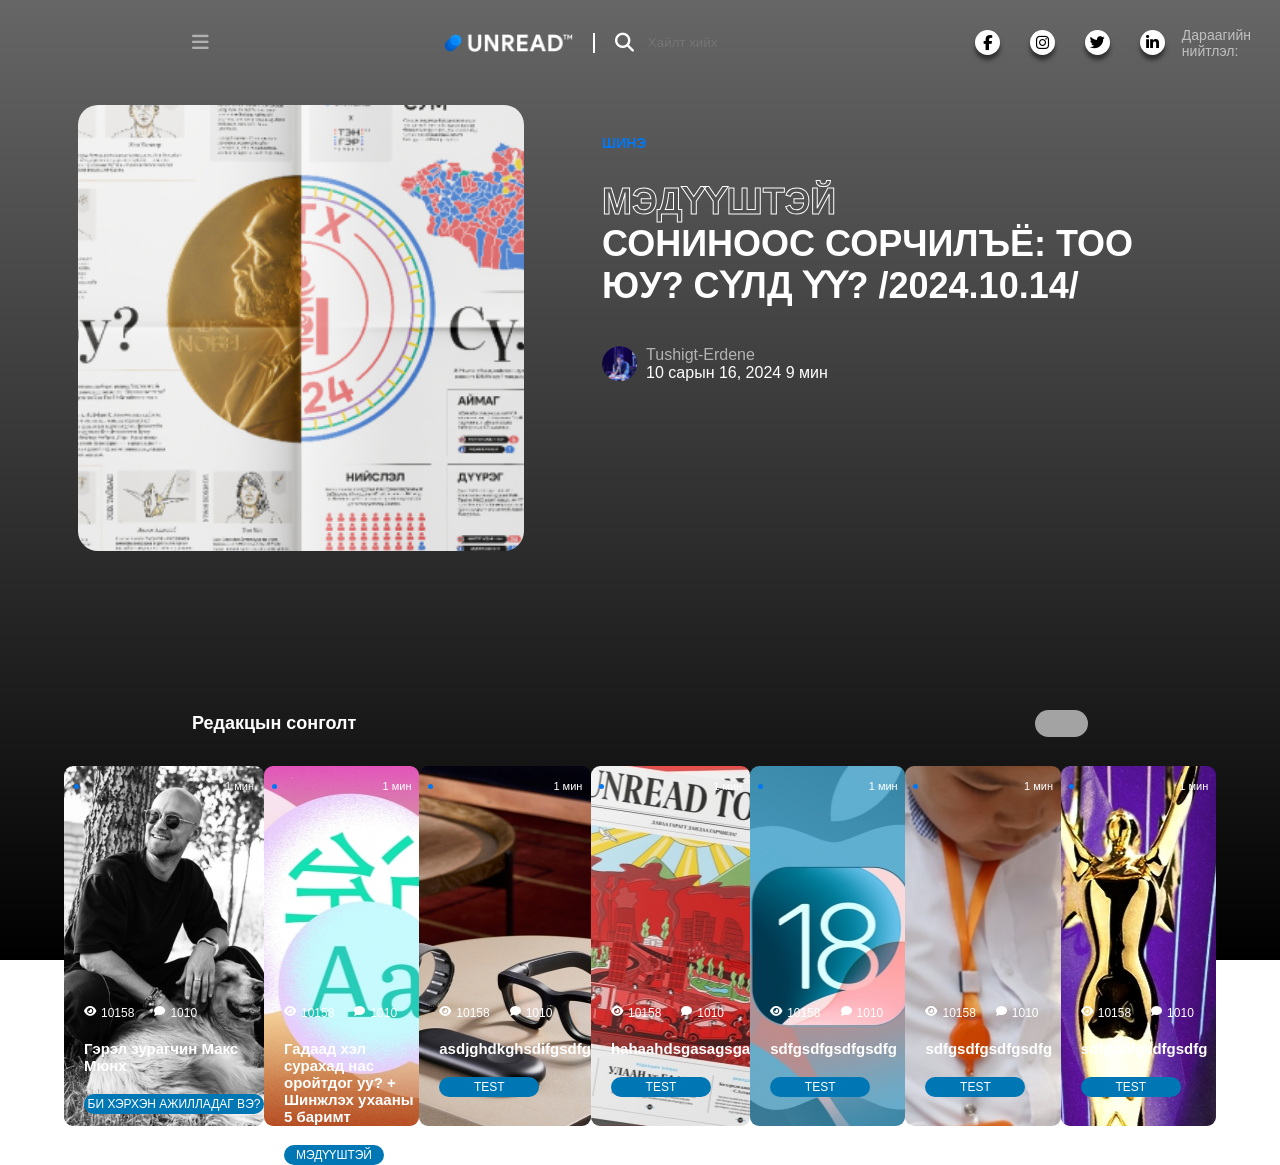
==== index.html @ c9913eb1 "new unread" ====
<!DOCTYPE html>
<html lang="en">
  <head>
    <meta charset="UTF-8" />
    <meta name="viewport" content="width=device-width, initial-scale=1.0" />
    <title>unread</title>
    <link rel="stylesheet" href="style.css" />
    <link
      rel="stylesheet"
      href="https://cdnjs.cloudflare.com/ajax/libs/font-awesome/6.6.0/css/all.min.css"
      integrity="sha512-Kc323vGBEqzTmouAECnVceyQqyqdsSiqLQISBL29aUW4U/M7pSPA/gEUZQqv1cwx4OnYxTxve5UMg5GT6L4JJg=="
      crossorigin="anonymous"
      referrerpolicy="no-referrer"
    />
  </head>
  <body>
    <main>
      <section class="hero">
        <header>
          <i class="fa-solid fa-bars"></i>
          <div class="HEADD">
            <div class="headr">
              <img class="zurag" src="logo2.png">
              <div class="divider"></div>
              <div class="search"><i class="fa-solid fa-magnifying-glass"></i>
              <input class="search-input" type="search" placeholder="Хайлт хийх" >
              </div>
            </div>
            <div class="headl">
              <p>Дараагийн нийтлэл:</p>
              <h4>TEACHWORM</h4>
              <div class="lbox">
                <p>Өнөөдөр орно</p>
                <div class="dot"></div>
              </div>
            </div>
          </div>
          <div class="icons">
            <div><a href="#"><i class="fa-brands fa-facebook-f"></i></i></a></div>
            <div><a href="#"><i class="fa-brands fa-instagram"></i></a></div>
            <div><a href="#"><i class="fa-brands fa-twitter"></i></a></div>
            <div><a href="#"><i class="fa-brands fa-linkedin-in"></i></a></div>
          </div>
        </header>
        <div class="hero-content">
          <div class="left"></div>
          <div class="right">
            <h5>ШИНЭ</h5>
            <h1>МЭДҮҮШТЭЙ</h1>
            <h2>Сониноос сорчилъё: тоо <br />юу? сүлд үү? /2024.10.14/</h2>
            <div class="pros">
              <div class="pro"></div>
              <div class="ners"><p class="ner">Tushigt-Erdene</p><p class="onsar">10 сарын 16, 2024 9 мин</p></div>
            </div>
          </div>
        </div>
      </section>
      <section class="javas">
        <div class="divide"><p>Редакцын сонголт</p><div class="little"></div></div>
        <div class="packcards">
          <div class="first">
            <div class="dots"><div class="dotm"></div><p>1 мин</p></div>
            <div class="views">
              <div class="lgo"><i class="fa-solid fa-eye"></i><p>10158</p><i class="fa-solid fa-comment"></i><p>1010</p></div>
              <div><h5>Гэрэл зурагчин Макс Мюнх</h5></div>
              <div class="blue1">Би хэрхэн ажилладаг вэ?</div>
              </div>
          </div>
          <div class="second">
            <div class="dots"><div class="dotm"></div><p>1 мин</p></div>
            <div class="views">
              <div class="lgo"><i class="fa-solid fa-eye"></i><p>10158</p><i class="fa-solid fa-comment"></i><p>1010</p></div>
              <div><h5>Гадаад хэл сурахад нас оройтдог уу? + Шинжлэх ухааны 5 баримт</h5></div>
              <div class="blue">Мэдүүштэй</div>
              </div>
          </div>
          <div class="third">
            <div class="dots"><div class="dotm"></div><p>1 мин</p></div>
            <div class="views">
              <div class="lgo"><i class="fa-solid fa-eye"></i><p>10158</p><i class="fa-solid fa-comment"></i><p>1010</p></div>
              <div><h5>asdjghdkghsdifgsdfg</h5></div>
              <div class="blue">test</div>
              </div>
          </div>
          <div class="fourth">
            <div class="dots"><div class="dotm"></div><p>1 мин</p></div>
            <div class="views">
              <div class="lgo"><i class="fa-solid fa-eye"></i><p>10158</p><i class="fa-solid fa-comment"></i><p>1010</p></div>
              <div><h5>hahaahdsgasagsga</h5></div>
              <div class="blue">test</div>
              </div>
          </div>
          <div class="fifth">
            <div class="dots"><div class="dotm"></div><p>1 мин</p></div>
            <div class="views">
              <div class="lgo"><i class="fa-solid fa-eye"></i><p>10158</p><i class="fa-solid fa-comment"></i><p>1010</p></div>
              <div><h5>sdfgsdfgsdfgsdfg</h5></div>
              <div class="blue">test</div>
              </div>
          </div>
          <div class="sixth">
            <div class="dots"><div class="dotm"></div><p>1 мин</p></div>
            <div class="views">
              <div class="lgo"><i class="fa-solid fa-eye"></i><p>10158</p><i class="fa-solid fa-comment"></i><p>1010</p></div>
              <div><h5>sdfgsdfgsdfgsdfg</h5></div>
              <div class="blue">test</div>
              </div>
          </div>
          <div class="seventh">
            <div class="dots"><div class="dotm"></div><p>1 мин</p></div>
            <div class="views">
              <div class="lgo"><i class="fa-solid fa-eye"></i><p>10158</p><i class="fa-solid fa-comment"></i><p>1010</p></div>
              <div><h5>sdfgsdfgsdfgsdfg</h5></div>
              <div class="blue">test</div>
              </div>
          </div>
      </div>
      </section>
    </main>
  </body>
</html>
---- style.css ----
* {
  margin: 0;
  padding: 0;
  font-family: "SF display", sans-serif;
}
header {
  width: 85vw;
  height: 85px;
  margin-bottom: 20px;
  margin-left: auto;
  margin-right: 0;
  display: flex;
  align-items: center;
}
.zurag {
  height: 18px;
}
.divider {
  height: 18px;
  width: 0px;
  border: 0.5px solid #ffffff;
  background-position: end;
}
.hero {
  background: linear-gradient(rgb(0, 0, 0, 0.6), rgb(0, 0, 0)),
    url("https://unread.today/files/007afc64-288a-4208-b9d7-3eda84011c1d/1451f11e03da76480966b636a622119a.jpg");
  background-size: 100%;
  height: 960px;
  margin-bottom: 121px;
}
.hero-content {
  width: 1200px;
  margin-left: auto;
  margin-right: auto;
  display: flex;
  justify-content: space-between;
  gap: 40px;
  justify-content: space-evenly;
}
.hero-content div {
  width: 50%;
}
.left {
  background-image: url("sonin.png");
  height: 446.4px;
  max-width: 446.4px;
  border-radius: 20px;
  background-size: 150%;
  background-position: center;
  transition: all 2s ease;
  cursor: pointer;
}
.left:hover {
  background-size: 170%;
}
.hero-content h1 {
  -webkit-text-stroke: 1px white;
  color: transparent;
}
.hero-content h2 {
  text-transform: uppercase;
  color: #ffffff;
  height: 43px;
}
header i {
  font-size: 19px;
}
i {
  font-size: 19px;
}
.HEADD {
  display: flex;
  align-items: center;
  gap: 365px;
}
.headr {
  display: flex;
  justify-content: center;
  align-items: center;
  gap: 20px;
  color: #ffffff;
  margin-left: 135px;
}
.headl {
  display: flex;
  align-items: center;
  gap: 10px;
}
.headl p {
  color: rgb(255, 255, 255, 0.6);
  font-size: 14px;
}
.headl h4 {
  color: #ffffff;
  font-size: 14px;
}
.headr h2 {
  font-weight: 400;
}
.headr p {
  color: gray;
  font-size: 12px;
}
.search {
  width: max-content;
  display: flex;
  align-items: center;
}
.search-input {
  outline: none;
  border: none;
  color: #ffffff;
  background: transparent;
  margin-left: 14px;
}
.lbox {
  height: 40px;
  width: 142px;
  background-color: rgba(255, 255, 255, 0.5);
  border-radius: 30px;
  display: flex;
  justify-content: center;
  align-items: center;
  gap: 10px;
}
.lbox p {
  font-size: 13px;
}
.dot {
  background-color: #0078f6;
  border-radius: 50%;
  height: 5px;
  width: 5px;
  animation: blink 2s linear infinite;
}
@keyframes blink {
  25% {
    opacity: 0.5;
  }
  50% {
    opacity: 0;
  }
  75% {
    opacity: 0.5;
  }
}
.icons div {
  margin: 0 15px;
}
.hero-content div h5 {
  color: #0078f6;
  font-size: 14px;
  margin-top: 30px;
  margin-bottom: 30px;
}
.hero-content div h5 {
  animation: blink 2s linear infinite;
}

.fa-bars {
  color: rgba(255, 255, 255, 0.5);
  margin-right: 100px;
}
.icons i {
  font-size: 15px;
  color: #000;
  transition: 0.6s;
}
.icons i:hover {
  color: #fff;
}
.icons a {
  position: relative;
  display: flex;
  width: 25px;
  height: 25px;
  border-radius: 50px;
  background-color: #fff;
  align-items: center;
  justify-content: center;
  box-shadow: 0 5px 4px rgba(0, 0, 0, 0.5);
  text-decoration: none;
}
.icons {
  display: flex;
  position: absolute;
  top: 30px;
  right: 100px;
  margin: 0;
  padding: 0;
}
.icons div:nth-child(1) a:hover {
  background-color: #3b5999;
}
.icons div:nth-child(2) a:hover {
  background-color: #e4405f;
}
.icons div:nth-child(3) a:hover {
  background-color: #55acee;
}
.icons div:nth-child(4) a:hover {
  background-color: #0077b5;
}
.right h1 {
  font-size: 36px;
}
.right h2 {
  font-size: 36px;
}
.pro {
  height: 36px;
  max-width: 36px;
  border-radius: 50px;
  background-image: url("duguizurag.png");
  background-size: 100%;
}
.pros {
  display: flex;
  align-items: center;
  margin-top: 80px;
  min-width: 500px;
  gap: 8px;
}
.ner {
  color: rgb(255, 255, 255, 0.6);
}
.onsar {
  color: #ffffff;
}
.divide {
  height: 85px;
  margin-top: -400px;
  display: flex;
  width: 70vw;
  margin-left: auto;
  margin-right: auto;
  align-items: center;
  justify-content: space-between;
}
.divide p {
  color: #ffffff;
  font-size: 18px;
  font-weight: bold;
}
.little {
  width: 52.6px;
  height: 27px;
  border-radius: 25px;
  background-color: rgb(255, 255, 255, 0.6);
}
.first {
  width: 244px;
  height: 360px;
  background-image: url("zaluu.png");
  border-radius: 9px;
  background-position: center;
}
.second {
  width: 244px;
  min-height: 360px;
  background-image: url("Aahoyrhun.png");
  background-position: center;
  border-radius: 9px;
}
.third {
  width: 244px;
  height: 360px;
  background-image: url(shil.jpeg);
  background-position: center;
  border-radius: 9px;
}
.fourth {
  width: 244px;
  height: 360px;
  background-image: url(sonin2.jpeg);
  background-position: center;
  border-radius: 9px;
}
.fifth {
  width: 244px;
  height: 360px;
  background-image: url(18.jpeg);
  background-position: center;
  border-radius: 9px;
}

.sixth {
  width: 244px;
  height: 360px;
  background-image: url(huuhed.jpg);
  background-position: center;
  border-radius: 9px;
}

.seventh {
  width: 244px;
  height: 360px;
  background-image: url(humuuus.jpg);
  background-position: center;
  border-radius: 9px;
}

.dots {
  box-sizing: border-box;
  width: 90%;
  height: 40px;
  margin-left: auto;
  margin-right: auto;
  display: flex;
  align-items: center;
  justify-content: space-between;
}
.dotm {
  background-color: #0078f6;
  border-radius: 50%;
  height: 5px;
  width: 5px;
}
.dots p {
  color: #ffffff;
  font-size: 11px;
}
.views {
  display: flex;
  flex-direction: column;
  margin-top: 200px;
  height: 100px;
  gap: 20px;
}
.views i {
  font-size: 11px;
  color: #ffffff;
  margin-left: 20px;
}
.views p {
  font-size: 12px;
  color: #ffffff;
  margin-left: 5px;
}
.views h5 {
  color: #ffffff;
  margin-left: 20px;
  font-size: 15px;
}
.lgo {
  display: flex;
}
.blue {
  color: #ffffff;
  background-color: #0077b5;
  width: 100px;
  border-radius: 15px;
  display: flex;
  justify-content: center;
  align-items: center;
  margin-left: 20px;
  font-size: 12px;
  padding: 3px 0px;
  text-transform: uppercase;
}

.blue1 {
  color: #ffffff;
  background-color: #0077b5;
  width: 180px;
  border-radius: 15px;
  display: flex;
  justify-content: center;
  align-items: center;
  margin-left: 20px;
  font-size: 12px;
  padding: 3px 0px;
  text-transform: uppercase;
}

.packcards {
  display: flex;
  max-width: 90vw;
  margin-left: auto;
  margin-right: auto;
  justify-content: space-evenly;
}

br {
  margin: 0;
}
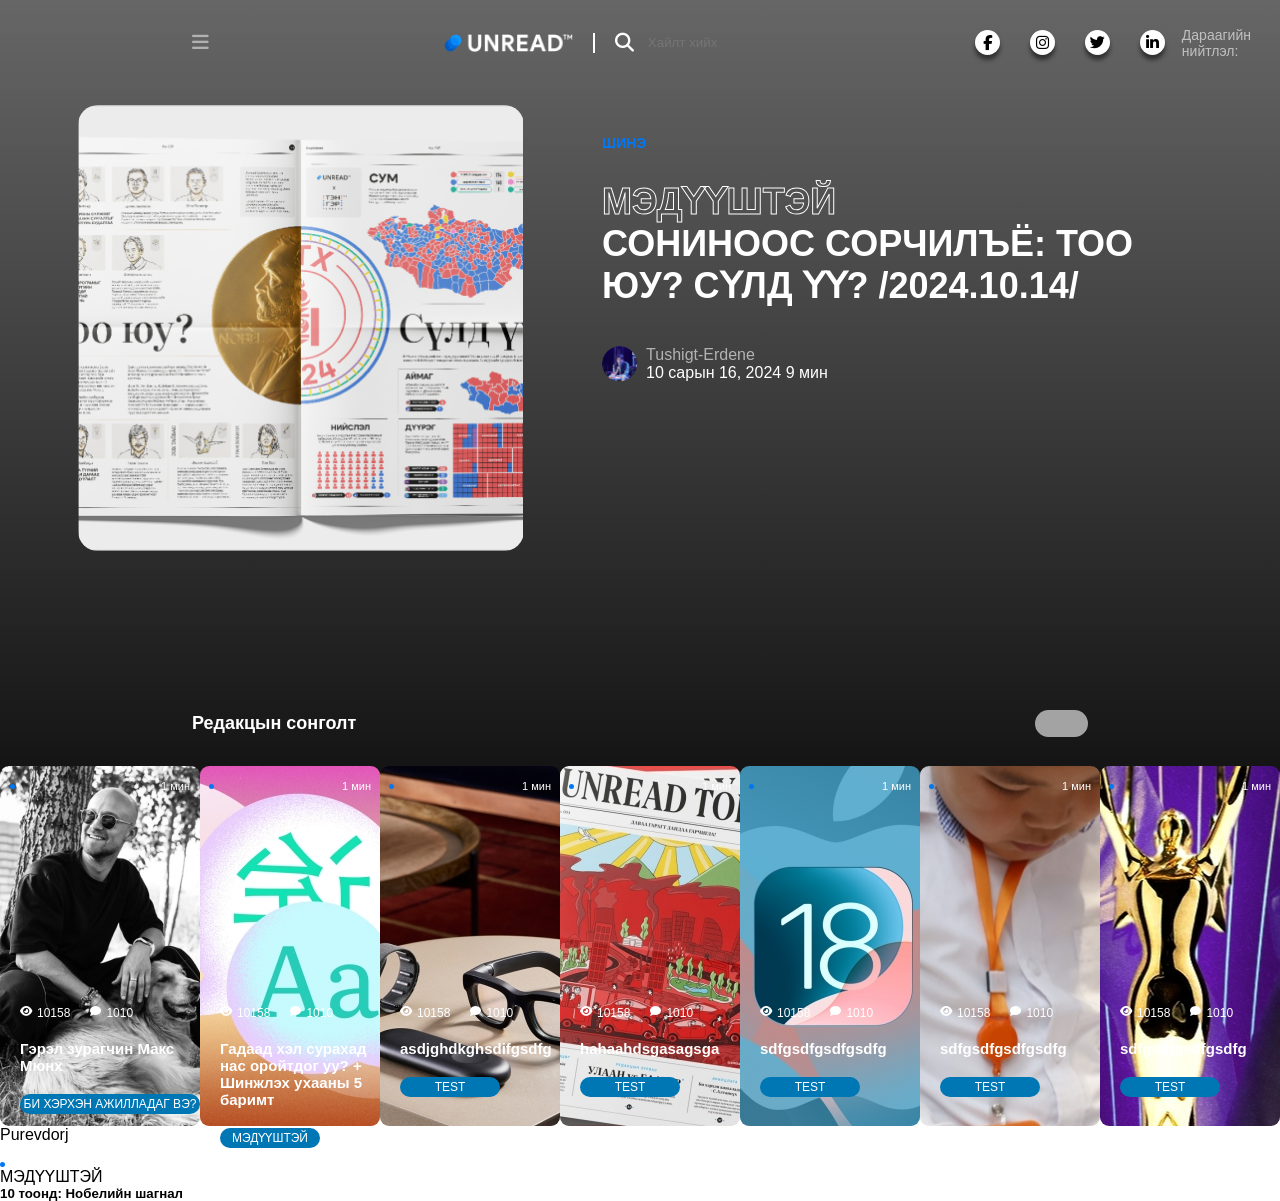
==== commit 19063cec: "update" ====
--- a/index.html
+++ b/index.html
@@ -57,7 +57,7 @@
       </section>
       <section class="javas">
         <div class="divide"><p>Редакцын сонголт</p><div class="little"></div></div>
-        <div class="packcards">
+        <div class="packcards" >
           <div class="first">
             <div class="dots"><div class="dotm"></div><p>1 мин</p></div>
             <div class="views">
@@ -116,6 +116,23 @@
           </div>
       </div>
       </section>
+      <section class="part3">
+        <div class="wholebody">
+          
+<div class="article">
+  <div class="pros1"></div>
+  <div class="pro1"></div>
+  <div class="ners"><p class="ner1">Purevdorj</p><p class="onsar">10 сарын 16, 2024 35 мин</p> </div>
+</div>
+<div class="bigcard">
+<div class="le"><div class="etseg"><div class="tusdaa"><div class="dotm"></div><p>МЭДҮҮШТЭЙ</p></div><h5>10 тоонд: Нобелийн шагнал</h5> </div> 
+</div>
+<div class="ri"></div>
+</div>
+       
+
+       </div>
+      </section>
     </main>
   </body>
 </html>
--- a/style.css
+++ b/style.css
@@ -45,7 +45,7 @@
   height: 446.4px;
   max-width: 446.4px;
   border-radius: 20px;
-  background-size: 150%;
+  background-size: 100%;
   background-position: center;
   transition: all 2s ease;
   cursor: pointer;
@@ -255,6 +255,7 @@
   border-radius: 9px;
   background-position: center;
 }
+
 .second {
   width: 244px;
   min-height: 360px;
@@ -375,12 +376,11 @@
 
 .packcards {
   display: flex;
-  max-width: 90vw;
+  max-width: 1900px;
   margin-left: auto;
   margin-right: auto;
   justify-content: space-evenly;
 }
-
 br {
   margin: 0;
 }
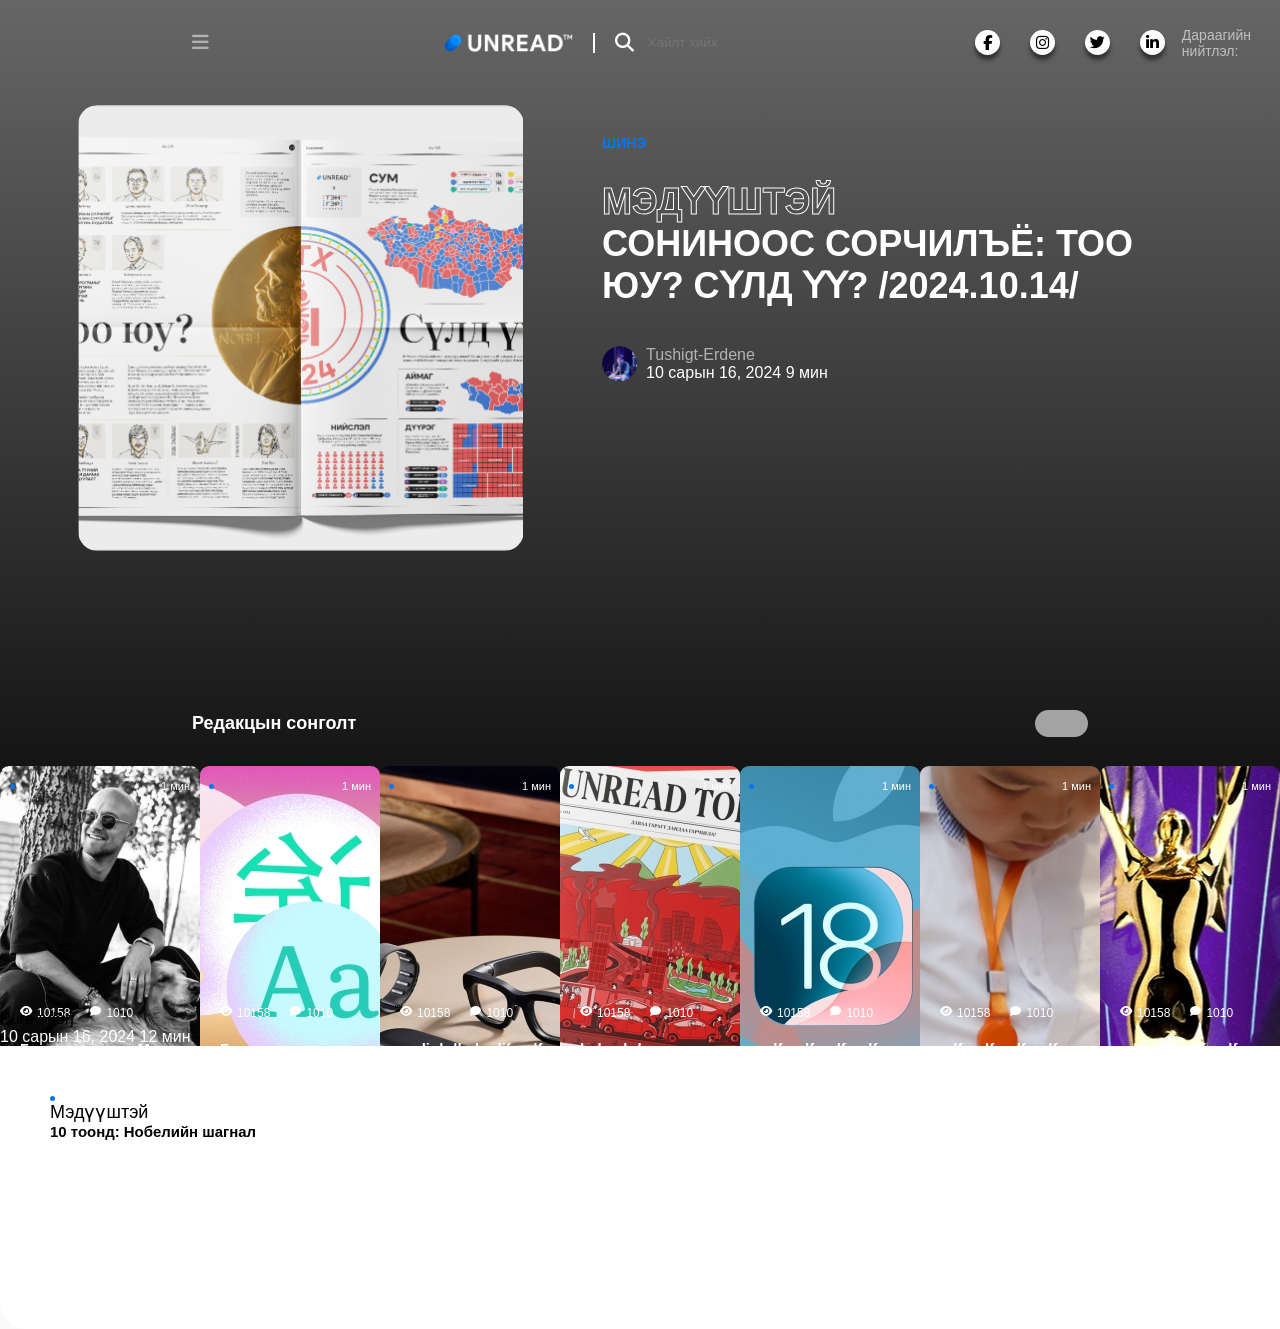
==== commit 5aa5ace8: "zasvar" ====
--- a/index.html
+++ b/index.html
@@ -118,21 +118,17 @@
       </section>
       <section class="part3">
         <div class="wholebody">
-          
-<div class="article">
-  <div class="pros1"></div>
-  <div class="pro1"></div>
-  <div class="ners"><p class="ner1">Purevdorj</p><p class="onsar">10 сарын 16, 2024 35 мин</p> </div>
-</div>
-<div class="bigcard">
-<div class="le"><div class="etseg"><div class="tusdaa"><div class="dotm"></div><p>МЭДҮҮШТЭЙ</p></div><h5>10 тоонд: Нобелийн шагнал</h5> </div> 
-</div>
-<div class="ri"></div>
-</div>
-       
-
-       </div>
+         <div class="article"></div> 
+         <div class="pros1">
+          <div class="pro1"></div>
+          <div class="ners"><p>Purev-dorj <p class="onsar">10 сарын 16, 2024 12 мин</p></div>
+         </div>
+         <div class="bigcard">
+          <div class="le"><div class="etseg"><div class="tusdaa"><div class="dotm"></div><p>Мэдүүштэй</p></div><h5>10 тоонд: Нобелийн шагнал </h5> </div>  </div>
+         </div>
+         <div class="ri"></div>
+        </div>
       </section>
     </main>
   </body>
-</html>+  </html>
--- a/style.css
+++ b/style.css
@@ -381,6 +381,33 @@
   margin-right: auto;
   justify-content: space-evenly;
 }
-br {
-  margin: 0;
-}
+.bigcard {
+  width: 100%;
+  height: 183px;
+  font-size: 18px;
+  border-radius: 0 27px 27px 27px;
+  padding: 50px 50px 50px 50px;
+  background-color: white;
+}
+.part3 {
+  width: 100vw;
+  background-color: #fafafa;
+  display: flex;
+  margin-top: -116px;
+  flex-direction: column;
+}
+.part1 {
+  height: 44px;
+  width: 44px;
+  border-radius: 50px;
+  background-image: url(purevdorj.jpeg);
+  background-size: 100%;
+}
+.pro2 {
+  height: 44px;
+  width: 44px;
+  border-radius: 50px;
+  background-image: url(huhen.jpeg);
+  background-size: 100%;
+  background-repeat: no-repeat;
+}
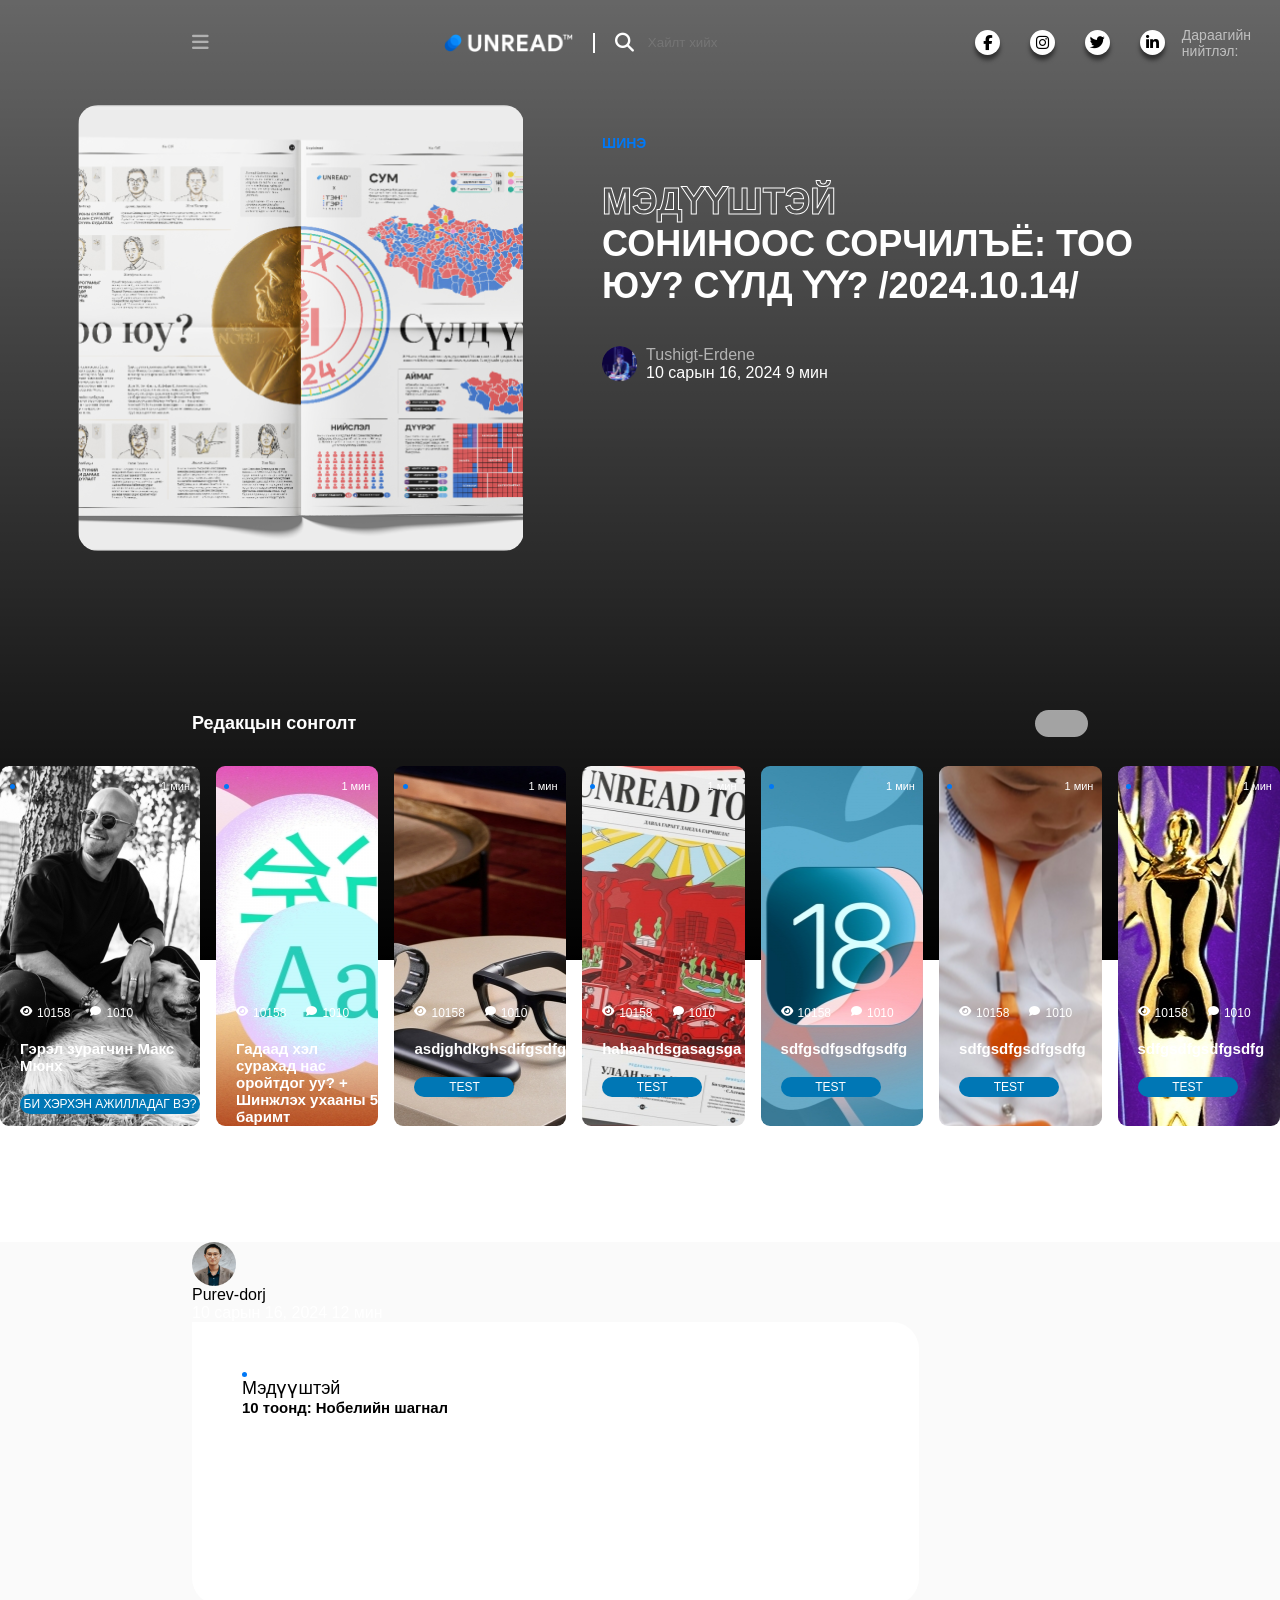
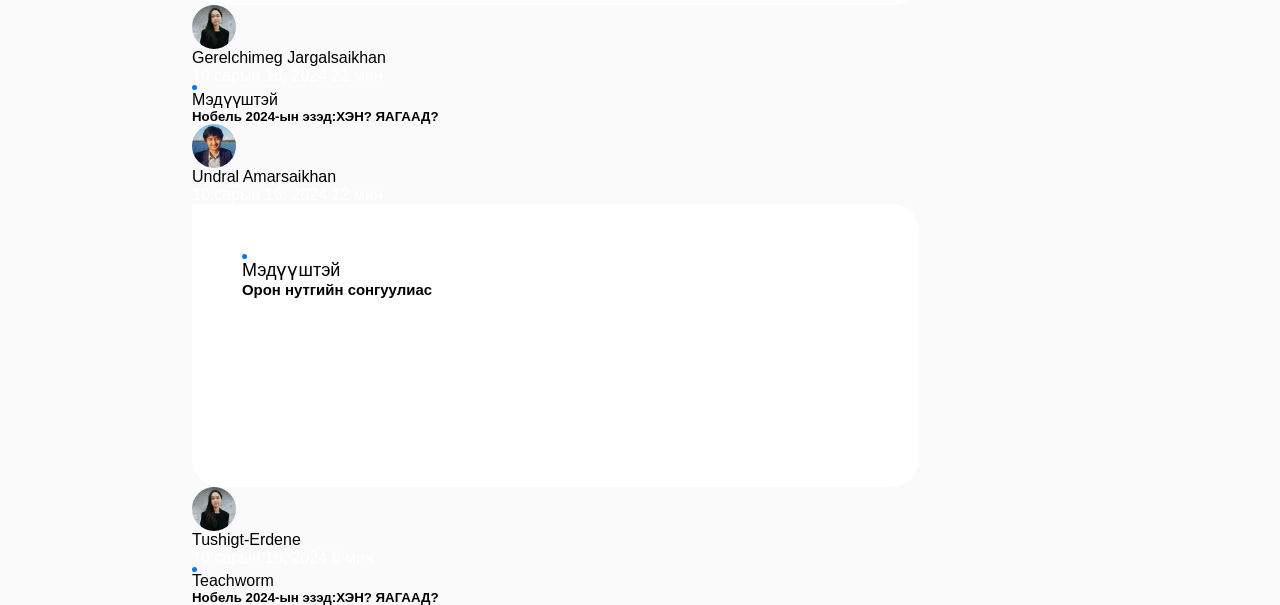
==== commit a06a79ef: "bubu" ====
--- a/index.html
+++ b/index.html
@@ -20,10 +20,15 @@
           <i class="fa-solid fa-bars"></i>
           <div class="HEADD">
             <div class="headr">
-              <img class="zurag" src="logo2.png">
+              <img class="zurag" src="logo2.png" />
               <div class="divider"></div>
-              <div class="search"><i class="fa-solid fa-magnifying-glass"></i>
-              <input class="search-input" type="search" placeholder="Хайлт хийх" >
+              <div class="search">
+                <i class="fa-solid fa-magnifying-glass"></i>
+                <input
+                  class="search-input"
+                  type="search"
+                  placeholder="Хайлт хийх"
+                />
               </div>
             </div>
             <div class="headl">
@@ -36,10 +41,18 @@
             </div>
           </div>
           <div class="icons">
-            <div><a href="#"><i class="fa-brands fa-facebook-f"></i></i></a></div>
-            <div><a href="#"><i class="fa-brands fa-instagram"></i></a></div>
-            <div><a href="#"><i class="fa-brands fa-twitter"></i></a></div>
-            <div><a href="#"><i class="fa-brands fa-linkedin-in"></i></a></div>
+            <div>
+              <a href="#"><i class="fa-brands fa-facebook-f"></i></a>
+            </div>
+            <div>
+              <a href="#"><i class="fa-brands fa-instagram"></i></a>
+            </div>
+            <div>
+              <a href="#"><i class="fa-brands fa-twitter"></i></a>
+            </div>
+            <div>
+              <a href="#"><i class="fa-brands fa-linkedin-in"></i></a>
+            </div>
           </div>
         </header>
         <div class="hero-content">
@@ -50,85 +63,227 @@
             <h2>Сониноос сорчилъё: тоо <br />юу? сүлд үү? /2024.10.14/</h2>
             <div class="pros">
               <div class="pro"></div>
-              <div class="ners"><p class="ner">Tushigt-Erdene</p><p class="onsar">10 сарын 16, 2024 9 мин</p></div>
+              <div class="ners">
+                <p class="ner">Tushigt-Erdene</p>
+                <p class="onsar">10 сарын 16, 2024 9 мин</p>
+              </div>
             </div>
           </div>
         </div>
       </section>
       <section class="javas">
-        <div class="divide"><p>Редакцын сонголт</p><div class="little"></div></div>
-        <div class="packcards" >
+        <div class="divide">
+          <p>Редакцын сонголт</p>
+          <div class="little"></div>
+        </div>
+        <div class="packcards">
           <div class="first">
-            <div class="dots"><div class="dotm"></div><p>1 мин</p></div>
-            <div class="views">
-              <div class="lgo"><i class="fa-solid fa-eye"></i><p>10158</p><i class="fa-solid fa-comment"></i><p>1010</p></div>
+            <div class="dots">
+              <div class="dotm"></div>
+              <p>1 мин</p>
+            </div>
+            <div class="views">
+              <div class="lgo">
+                <i class="fa-solid fa-eye"></i>
+                <p>10158</p>
+                <i class="fa-solid fa-comment"></i>
+                <p>1010</p>
+              </div>
               <div><h5>Гэрэл зурагчин Макс Мюнх</h5></div>
               <div class="blue1">Би хэрхэн ажилладаг вэ?</div>
-              </div>
+            </div>
           </div>
           <div class="second">
-            <div class="dots"><div class="dotm"></div><p>1 мин</p></div>
-            <div class="views">
-              <div class="lgo"><i class="fa-solid fa-eye"></i><p>10158</p><i class="fa-solid fa-comment"></i><p>1010</p></div>
-              <div><h5>Гадаад хэл сурахад нас оройтдог уу? + Шинжлэх ухааны 5 баримт</h5></div>
+            <div class="dots">
+              <div class="dotm"></div>
+              <p>1 мин</p>
+            </div>
+            <div class="views">
+              <div class="lgo">
+                <i class="fa-solid fa-eye"></i>
+                <p>10158</p>
+                <i class="fa-solid fa-comment"></i>
+                <p>1010</p>
+              </div>
+              <div>
+                <h5>
+                  Гадаад хэл сурахад нас оройтдог уу? + Шинжлэх ухааны 5 баримт
+                </h5>
+              </div>
               <div class="blue">Мэдүүштэй</div>
-              </div>
+            </div>
           </div>
           <div class="third">
-            <div class="dots"><div class="dotm"></div><p>1 мин</p></div>
-            <div class="views">
-              <div class="lgo"><i class="fa-solid fa-eye"></i><p>10158</p><i class="fa-solid fa-comment"></i><p>1010</p></div>
+            <div class="dots">
+              <div class="dotm"></div>
+              <p>1 мин</p>
+            </div>
+            <div class="views">
+              <div class="lgo">
+                <i class="fa-solid fa-eye"></i>
+                <p>10158</p>
+                <i class="fa-solid fa-comment"></i>
+                <p>1010</p>
+              </div>
               <div><h5>asdjghdkghsdifgsdfg</h5></div>
               <div class="blue">test</div>
-              </div>
+            </div>
           </div>
           <div class="fourth">
-            <div class="dots"><div class="dotm"></div><p>1 мин</p></div>
-            <div class="views">
-              <div class="lgo"><i class="fa-solid fa-eye"></i><p>10158</p><i class="fa-solid fa-comment"></i><p>1010</p></div>
+            <div class="dots">
+              <div class="dotm"></div>
+              <p>1 мин</p>
+            </div>
+            <div class="views">
+              <div class="lgo">
+                <i class="fa-solid fa-eye"></i>
+                <p>10158</p>
+                <i class="fa-solid fa-comment"></i>
+                <p>1010</p>
+              </div>
               <div><h5>hahaahdsgasagsga</h5></div>
               <div class="blue">test</div>
-              </div>
+            </div>
           </div>
           <div class="fifth">
-            <div class="dots"><div class="dotm"></div><p>1 мин</p></div>
-            <div class="views">
-              <div class="lgo"><i class="fa-solid fa-eye"></i><p>10158</p><i class="fa-solid fa-comment"></i><p>1010</p></div>
+            <div class="dots">
+              <div class="dotm"></div>
+              <p>1 мин</p>
+            </div>
+            <div class="views">
+              <div class="lgo">
+                <i class="fa-solid fa-eye"></i>
+                <p>10158</p>
+                <i class="fa-solid fa-comment"></i>
+                <p>1010</p>
+              </div>
               <div><h5>sdfgsdfgsdfgsdfg</h5></div>
               <div class="blue">test</div>
-              </div>
+            </div>
           </div>
           <div class="sixth">
-            <div class="dots"><div class="dotm"></div><p>1 мин</p></div>
-            <div class="views">
-              <div class="lgo"><i class="fa-solid fa-eye"></i><p>10158</p><i class="fa-solid fa-comment"></i><p>1010</p></div>
+            <div class="dots">
+              <div class="dotm"></div>
+              <p>1 мин</p>
+            </div>
+            <div class="views">
+              <div class="lgo">
+                <i class="fa-solid fa-eye"></i>
+                <p>10158</p>
+                <i class="fa-solid fa-comment"></i>
+                <p>1010</p>
+              </div>
               <div><h5>sdfgsdfgsdfgsdfg</h5></div>
               <div class="blue">test</div>
-              </div>
+            </div>
           </div>
           <div class="seventh">
-            <div class="dots"><div class="dotm"></div><p>1 мин</p></div>
-            <div class="views">
-              <div class="lgo"><i class="fa-solid fa-eye"></i><p>10158</p><i class="fa-solid fa-comment"></i><p>1010</p></div>
+            <div class="dots">
+              <div class="dotm"></div>
+              <p>1 мин</p>
+            </div>
+            <div class="views">
+              <div class="lgo">
+                <i class="fa-solid fa-eye"></i>
+                <p>10158</p>
+                <i class="fa-solid fa-comment"></i>
+                <p>1010</p>
+              </div>
               <div><h5>sdfgsdfgsdfgsdfg</h5></div>
               <div class="blue">test</div>
-              </div>
-          </div>
-      </div>
+            </div>
+          </div>
+        </div>
       </section>
       <section class="part3">
         <div class="wholebody">
-         <div class="article"></div> 
-         <div class="pros1">
-          <div class="pro1"></div>
-          <div class="ners"><p>Purev-dorj <p class="onsar">10 сарын 16, 2024 12 мин</p></div>
-         </div>
-         <div class="bigcard">
-          <div class="le"><div class="etseg"><div class="tusdaa"><div class="dotm"></div><p>Мэдүүштэй</p></div><h5>10 тоонд: Нобелийн шагнал </h5> </div>  </div>
-         </div>
-         <div class="ri"></div>
+          <div class="article">
+            <div class="pros1">
+              <div class="pro1"></div>
+              <div class="ners">
+                <p class="ner1">Purev-dorj</p>
+                <p class="onsar">10 сарын 16, 2024 12 мин</p>
+              </div>
+            </div>
+            <div class="bigcard">
+              <div class="le">
+                <div class="etseg">
+                  <div class="tusdaa">
+                    <div class="dotm"></div>
+                    <p>Мэдүүштэй</p>
+                  </div>
+                  <h5>10 тоонд: Нобелийн шагнал</h5>
+                </div>
+              </div>
+              <div class="ri"></div>
+            </div>
+          </div>
+          <div class="article article-right">
+            <div class="pros2">
+              <div class="pro3"></div>
+              <div class="ners">
+                <p class="ner2">Gerelchimeg Jargalsaikhan</p>
+                <p class="onsar">10 сарын 16, 2024 21 мин</p>
+              </div>
+            </div>
+            <div class="bigcard2">
+              <div class="le">
+                <div class="etseg">
+                  <div class="tusdaa">
+                    <div class="dotm"></div>
+                    <p>Мэдүүштэй</p>
+                  </div>
+                  <h5>Нобель 2024-ын эзэд:ХЭН? ЯАГААД?</h5>
+                </div>
+              </div>
+              <div class="ri1"></div>
+            </div>
+          </div>
+          <div class="article">
+            <div class="pros1">
+              <div class="pro2"></div>
+              <div class="ners">
+                <p class="ner1">Undral Amarsaikhan</p>
+                <p class="onsar">10 сарын 16, 2024 12 мин</p>
+              </div>
+            </div>
+            <div class="bigcard">
+              <div class="le">
+                <div class="etseg">
+                  <div class="tusdaa">
+                    <div class="dotm"></div>
+                    <p>Мэдүүштэй</p>
+                  </div>
+                  <h5>Орон нутгийн сонгуулиас</h5>
+                </div>
+              </div>
+              <div class="ri2"></div>
+            </div>
+          </div>
+          <div class="article article-right">
+            <div class="pros2">
+              <div class="pro5"></div>
+              <div class="ners">
+                <p class="ner2">Tushigt-Erdene</p>
+                <p class="onsar">10 сарын 16, 2024 8 мин</p>
+              </div>
+            </div>
+            <div class="bigcard2">
+              <div class="le">
+                <div class="etseg">
+                  <div class="tusdaa">
+                    <div class="dotm"></div>
+                    <p>Teachworm</p>
+                  </div>
+                  <h5>Нобель 2024-ын эзэд:ХЭН? ЯАГААД?</h5>
+                </div>
+              </div>
+
+              <div class="ri1"></div>
+            </div>
+          </div>
         </div>
       </section>
     </main>
   </body>
-  </html>+</html>
--- a/style.css
+++ b/style.css
@@ -379,7 +379,20 @@
   max-width: 1900px;
   margin-left: auto;
   margin-right: auto;
-  justify-content: space-evenly;
+  gap: 16px;
+  overflow-x: scroll;
+}
+.part3 {
+  width: 100vw;
+  background-color: #fafafa;
+  display: flex;
+  margin-top: 116px;
+  flex-direction: column;
+}
+.wholebody {
+  width: 70%;
+  margin-right: auto;
+  margin-left: auto;
 }
 .bigcard {
   width: 100%;
@@ -389,25 +402,50 @@
   padding: 50px 50px 50px 50px;
   background-color: white;
 }
-.part3 {
-  width: 100vw;
-  background-color: #fafafa;
-  display: flex;
-  margin-top: -116px;
-  flex-direction: column;
-}
-.part1 {
+
+.pro1 {
   height: 44px;
   width: 44px;
   border-radius: 50px;
   background-image: url(purevdorj.jpeg);
   background-size: 100%;
+  background-repeat: no-repeat;
 }
 .pro2 {
   height: 44px;
   width: 44px;
   border-radius: 50px;
-  background-image: url(huhen.jpeg);
+  background-image: url(undral.jpeg);
   background-size: 100%;
   background-repeat: no-repeat;
 }
+.pro3 {
+  height: 44px;
+  width: 44px;
+  border-radius: 50px;
+  background-image: url(gerlee.jpeg);
+  background-size: 100%;
+  background-repeat: no-repeat;
+}
+.pro4 {
+  height: 44px;
+  width: 44px;
+  border-radius: 50px;
+  background-image: url(tushig.jpeg);
+  background-size: 100%;
+  background-repeat: no-repeat;
+}
+.pro5 {
+  height: 44px;
+  width: 44px;
+  border-radius: 50px;
+  background-image: url(gerlee.jpeg);
+  background-size: 100%;
+  background-repeat: no-repeat;
+}
+.article {
+  width: 70%;
+}
+.article-right {
+  align-self: flex-end;
+}
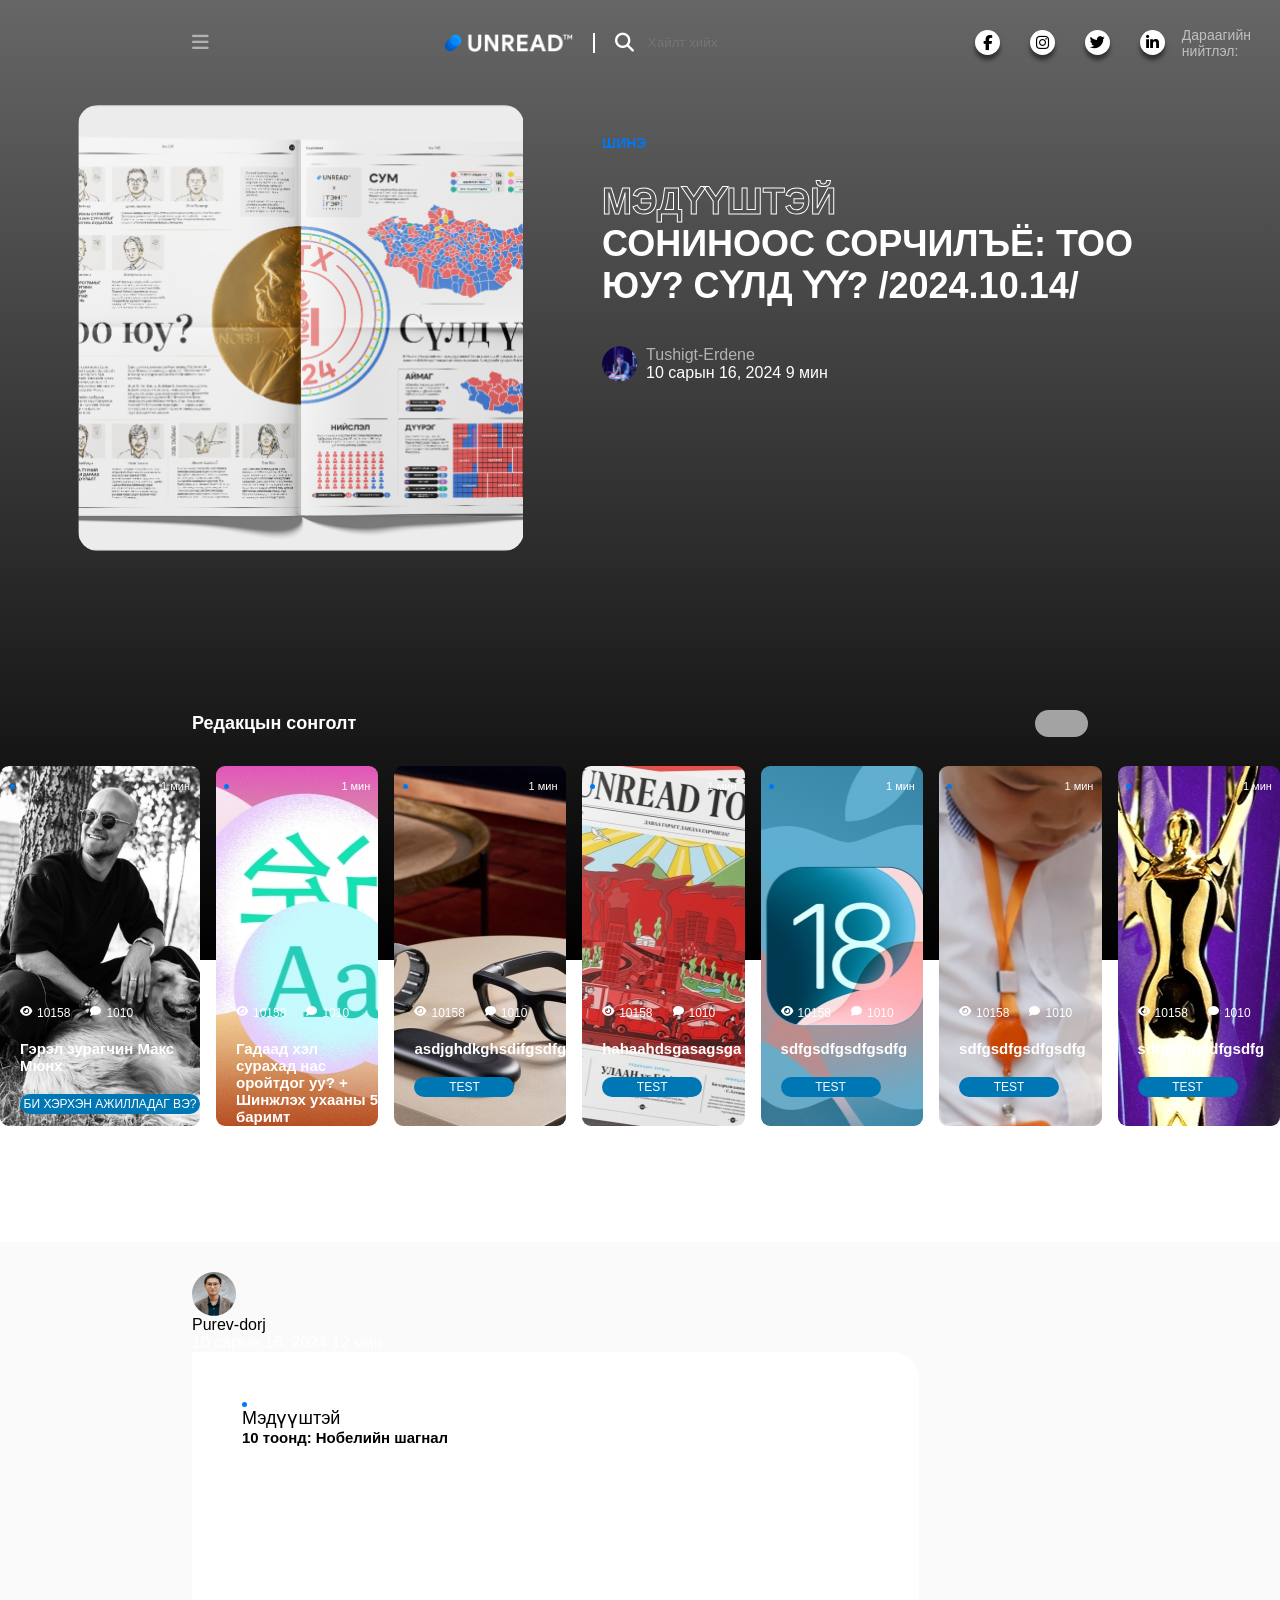
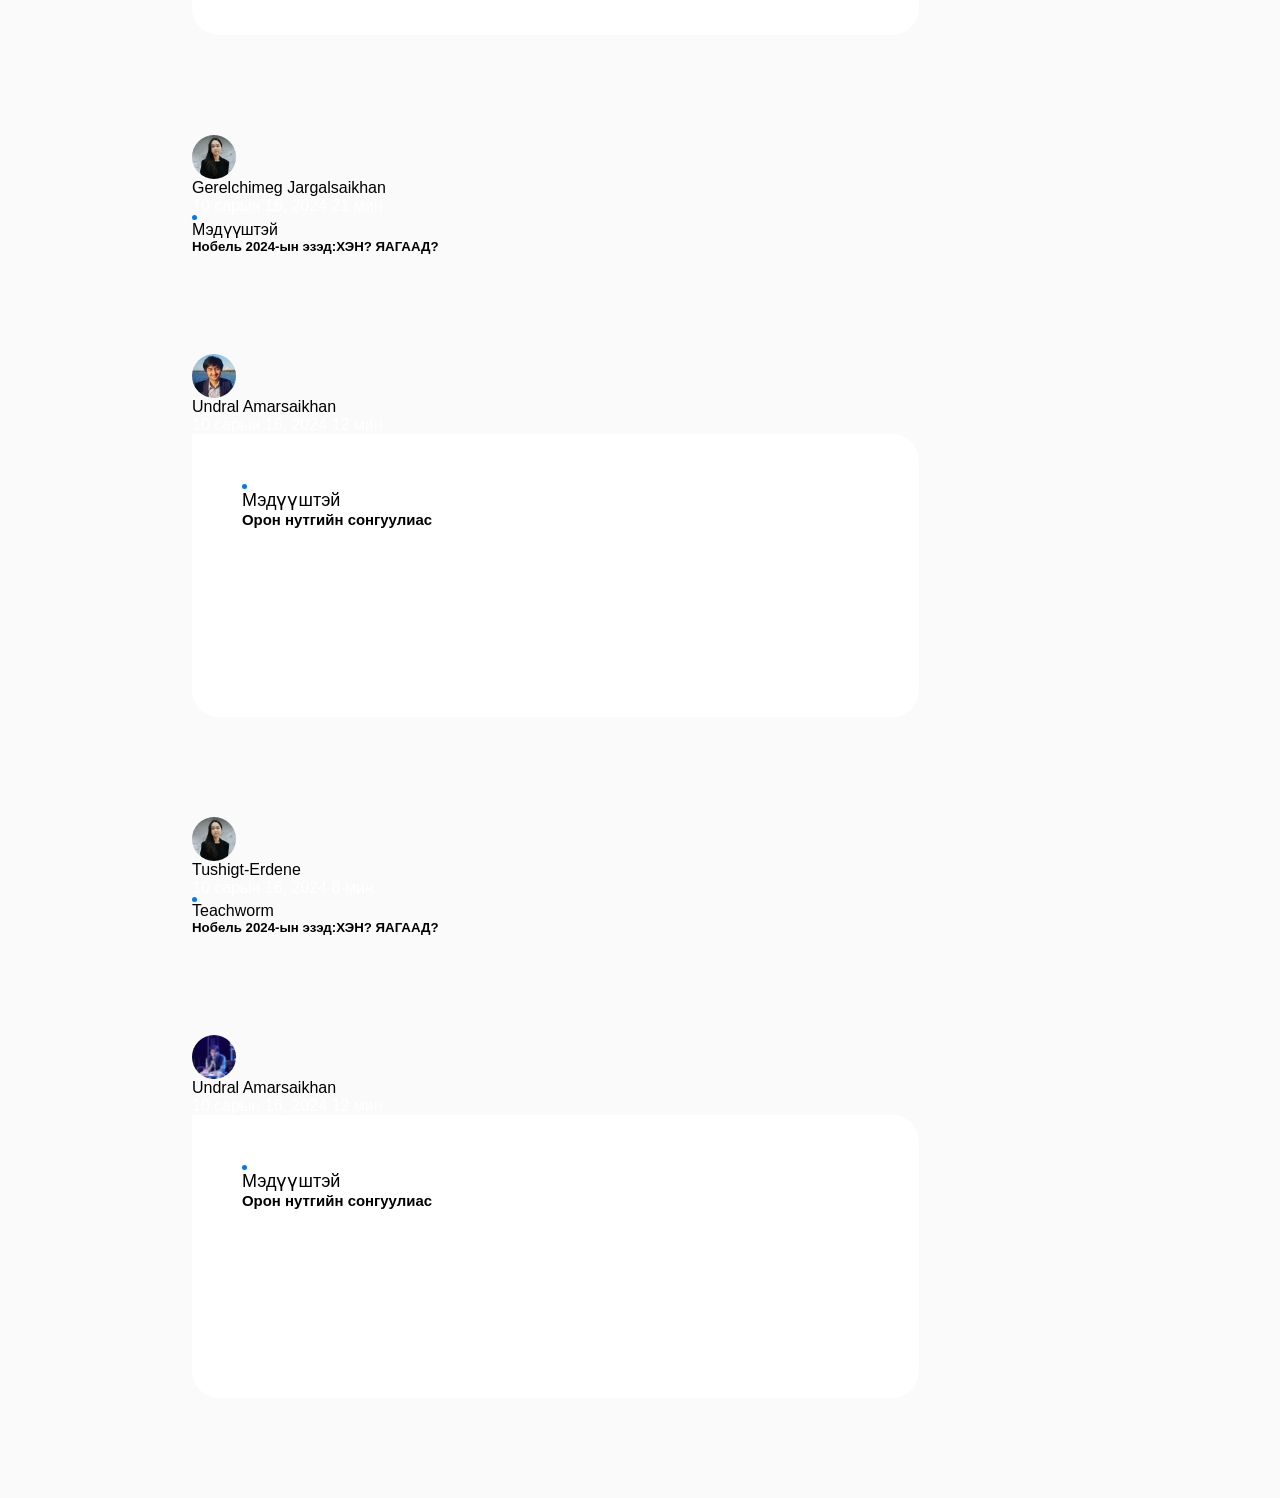
==== commit d693811a: "bubu2" ====
--- a/index.html
+++ b/index.html
@@ -279,7 +279,28 @@
                 </div>
               </div>
 
-              <div class="ri1"></div>
+              <div class="ri3"></div>
+            </div>
+          </div>
+          <div class="article">
+            <div class="pros1">
+              <div class="pro4"></div>
+              <div class="ners">
+                <p class="ner1">Undral Amarsaikhan</p>
+                <p class="onsar">10 сарын 16, 2024 12 мин</p>
+              </div>
+            </div>
+            <div class="bigcard">
+              <div class="le">
+                <div class="etseg">
+                  <div class="tusdaa">
+                    <div class="dotm"></div>
+                    <p>Мэдүүштэй</p>
+                  </div>
+                  <h5>Орон нутгийн сонгуулиас</h5>
+                </div>
+              </div>
+              <div class="ri4"></div>
             </div>
           </div>
         </div>
--- a/style.css
+++ b/style.css
@@ -445,7 +445,9 @@
 }
 .article {
   width: 70%;
-}
-.article-right {
-  align-self: flex-end;
-}
+  display: flex;
+  flex-direction: column;
+  align-items: flex-start;
+  margin-top: 30px;
+  margin-bottom: 100px;
+}
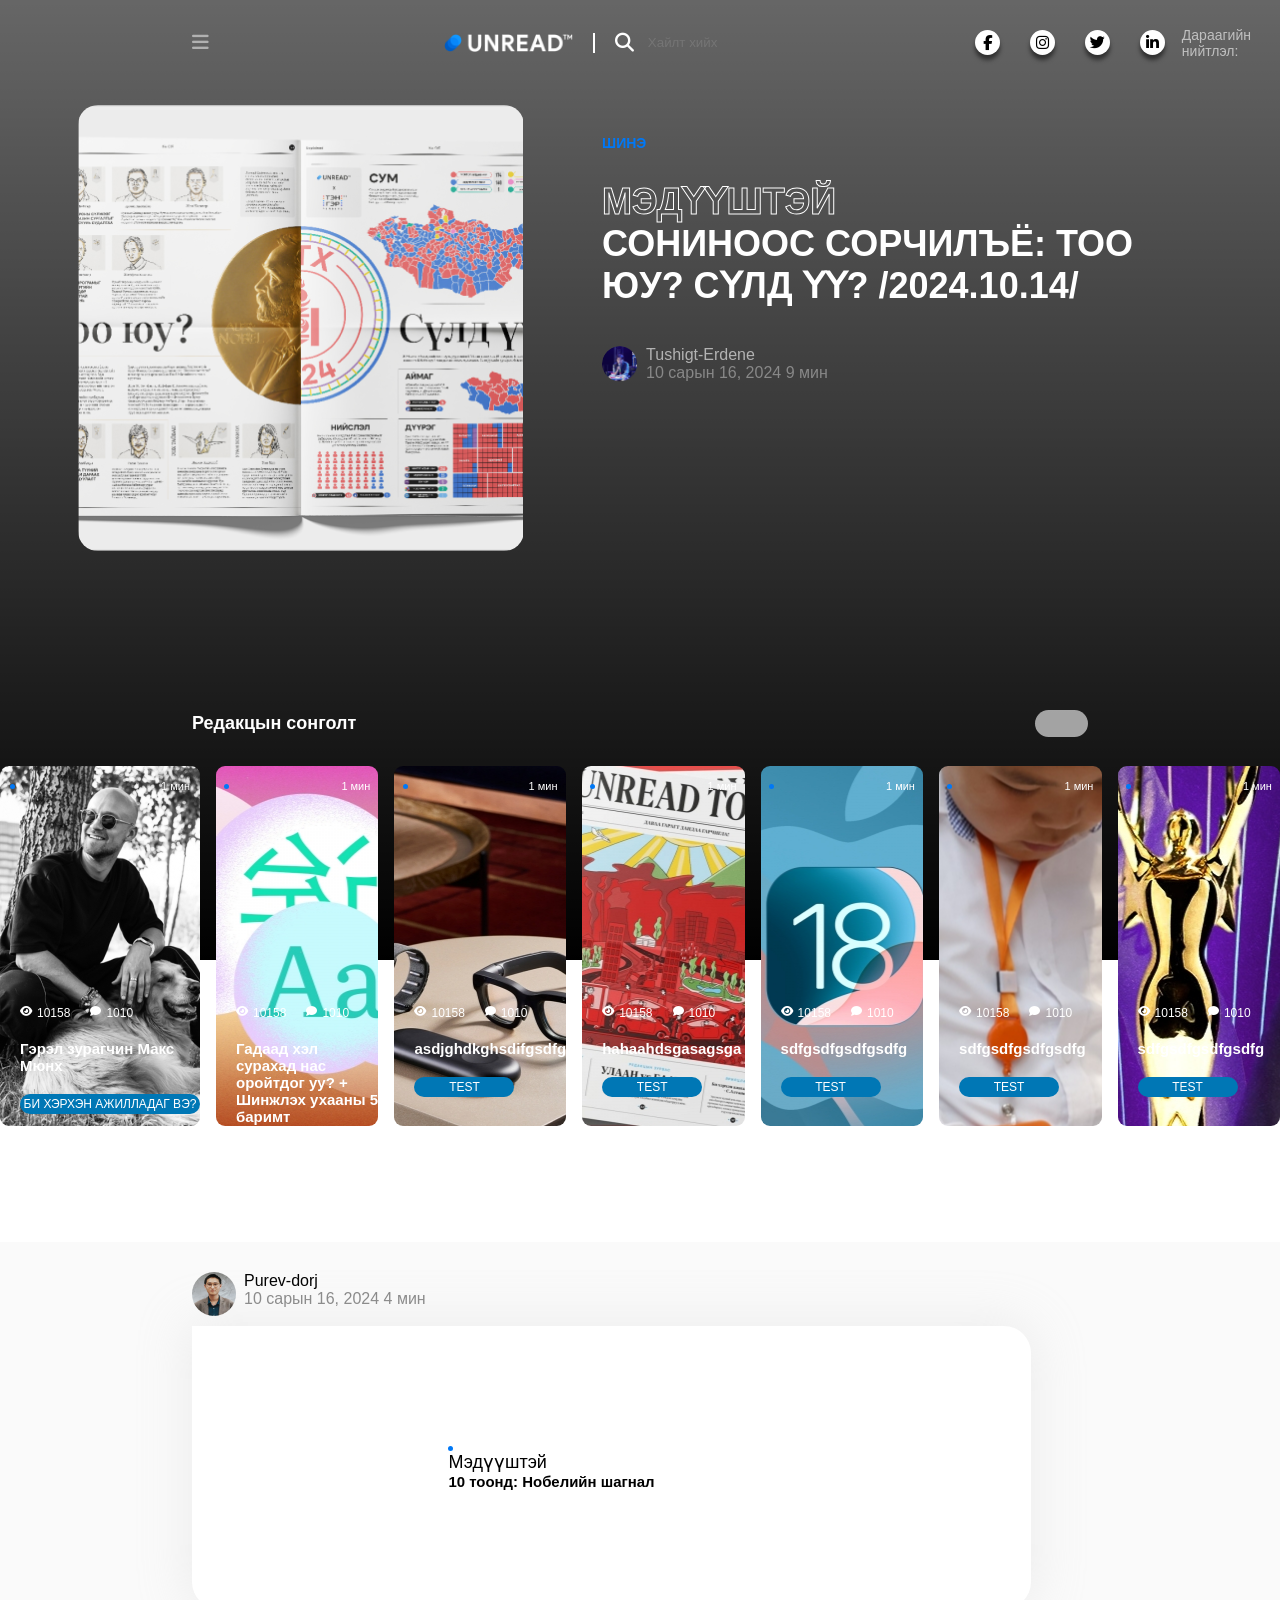
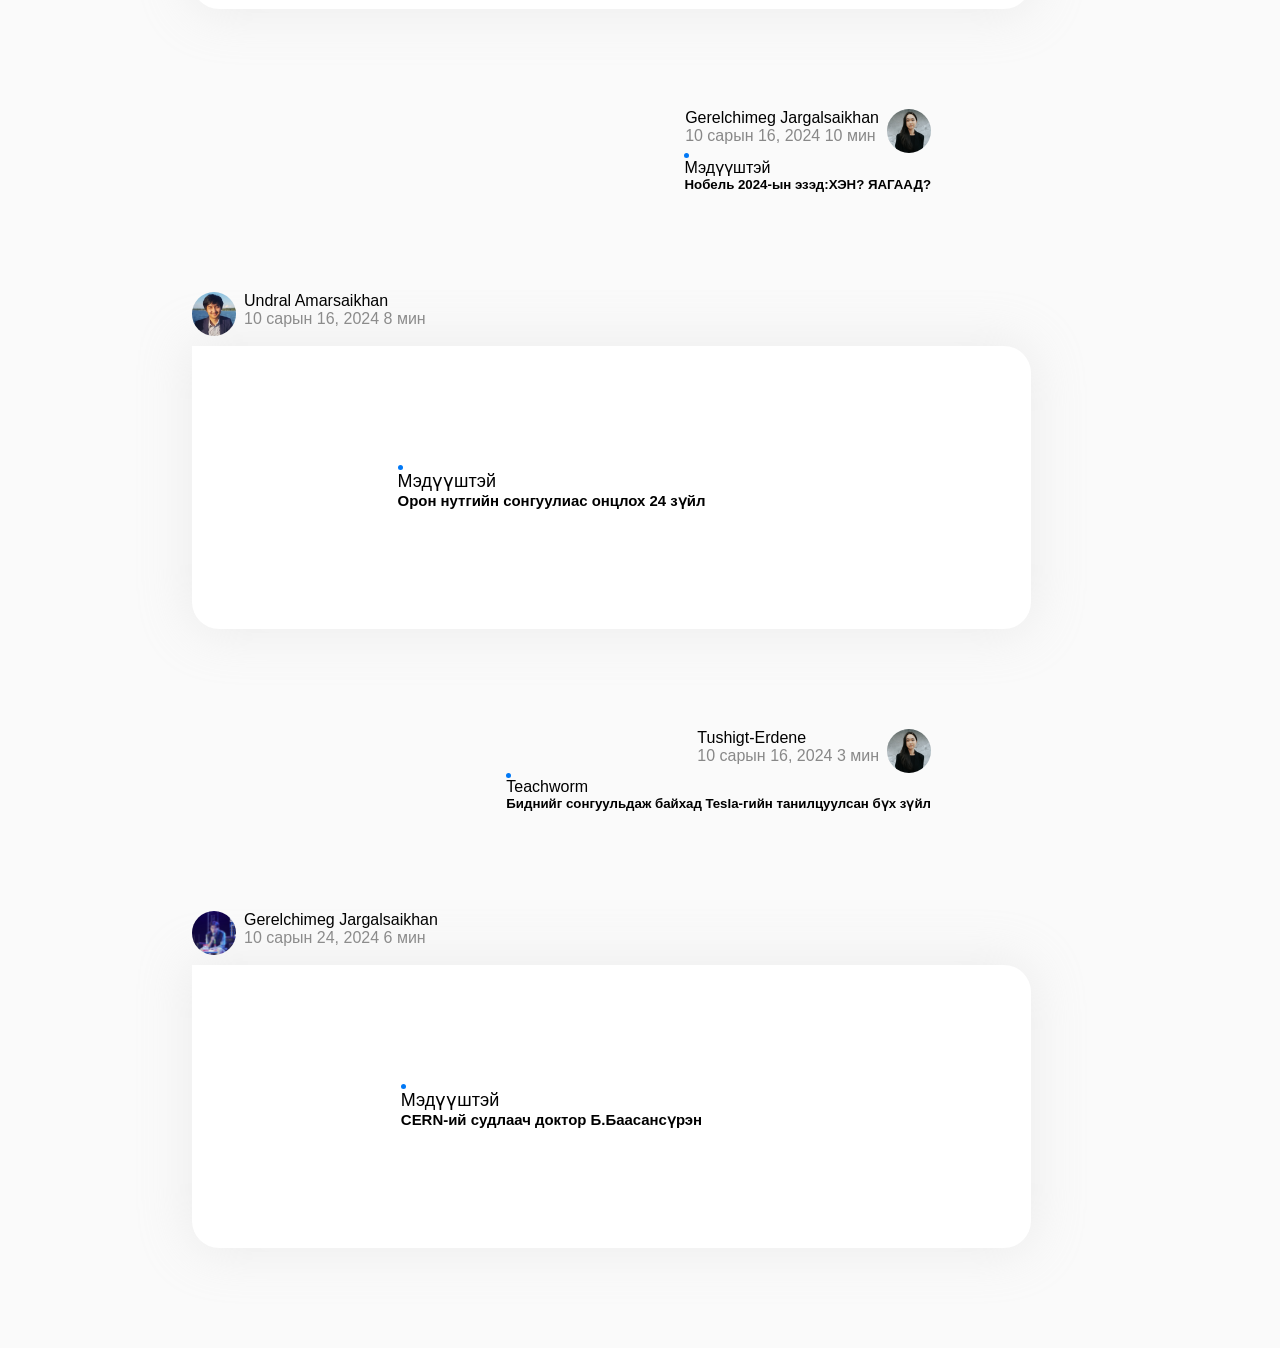
==== commit 9939f4ae: "hha" ====
--- a/index.html
+++ b/index.html
@@ -202,7 +202,7 @@
               <div class="pro1"></div>
               <div class="ners">
                 <p class="ner1">Purev-dorj</p>
-                <p class="onsar">10 сарын 16, 2024 12 мин</p>
+                <p class="onsar">10 сарын 16, 2024 4 мин</p>
               </div>
             </div>
             <div class="bigcard">
@@ -223,7 +223,7 @@
               <div class="pro3"></div>
               <div class="ners">
                 <p class="ner2">Gerelchimeg Jargalsaikhan</p>
-                <p class="onsar">10 сарын 16, 2024 21 мин</p>
+                <p class="onsar">10 сарын 16, 2024 10 мин</p>
               </div>
             </div>
             <div class="bigcard2">
@@ -244,7 +244,7 @@
               <div class="pro2"></div>
               <div class="ners">
                 <p class="ner1">Undral Amarsaikhan</p>
-                <p class="onsar">10 сарын 16, 2024 12 мин</p>
+                <p class="onsar">10 сарын 16, 2024 8 мин</p>
               </div>
             </div>
             <div class="bigcard">
@@ -254,7 +254,7 @@
                     <div class="dotm"></div>
                     <p>Мэдүүштэй</p>
                   </div>
-                  <h5>Орон нутгийн сонгуулиас</h5>
+                  <h5>Орон нутгийн сонгуулиас онцлох 24 зүйл</h5>
                 </div>
               </div>
               <div class="ri2"></div>
@@ -265,7 +265,7 @@
               <div class="pro5"></div>
               <div class="ners">
                 <p class="ner2">Tushigt-Erdene</p>
-                <p class="onsar">10 сарын 16, 2024 8 мин</p>
+                <p class="onsar">10 сарын 16, 2024 3 мин</p>
               </div>
             </div>
             <div class="bigcard2">
@@ -275,7 +275,7 @@
                     <div class="dotm"></div>
                     <p>Teachworm</p>
                   </div>
-                  <h5>Нобель 2024-ын эзэд:ХЭН? ЯАГААД?</h5>
+                  <h5>Биднийг сонгуульдаж байхад Tesla-гийн танилцуулсан бүх зүйл</h5>
                 </div>
               </div>
 
@@ -286,8 +286,8 @@
             <div class="pros1">
               <div class="pro4"></div>
               <div class="ners">
-                <p class="ner1">Undral Amarsaikhan</p>
-                <p class="onsar">10 сарын 16, 2024 12 мин</p>
+                <p class="ner1">Gerelchimeg Jargalsaikhan</p>
+                <p class="onsar">10 сарын 24, 2024 6 мин</p>
               </div>
             </div>
             <div class="bigcard">
@@ -297,12 +297,13 @@
                     <div class="dotm"></div>
                     <p>Мэдүүштэй</p>
                   </div>
-                  <h5>Орон нутгийн сонгуулиас</h5>
+                  <h5>CERN-ий судлаач доктор Б.Баасансүрэн</h5>
                 </div>
               </div>
               <div class="ri4"></div>
             </div>
           </div>
+          
         </div>
       </section>
     </main>
--- a/style.css
+++ b/style.css
@@ -444,10 +444,75 @@
   background-repeat: no-repeat;
 }
 .article {
-  width: 70%;
+  width: 739px;
   display: flex;
   flex-direction: column;
   align-items: flex-start;
   margin-top: 30px;
   margin-bottom: 100px;
 }
+.pros1{
+  display: flex;
+  min-width: 500px;
+  gap: 8px;
+  transition: all 0.5s ease;
+}
+.pros2{
+  display: flex;
+  min-width: 500px;
+  gap: 8px;
+  flex-direction: row-reverse;
+  transition: all 0.5s ease;
+}
+.ners .ner1 p{
+color: #000000;
+}
+.ners .onsar{
+  color: #888888;
+}
+.bigcard{
+  width: 739px;
+  height: 183px;
+  margin-top: 10px;
+  background-color: #ffffff;
+  border-top-right-radius: 27px;
+  border-bottom-left-radius: 27px;
+  border-bottom-right-radius: 27px;
+  display: flex;
+  justify-content: center;
+  align-items: center;
+  gap: 120px;
+  transition: all 0.5s ease;
+  box-shadow: 0px 0px 50px 4px rgba(209, 209, 209, 0.3);
+}
+.bigcard-right{
+  border-top-right-radius: 27px;
+  border-bottom-left-radius: 27px;
+  border-bottom-right-radius: 27px;
+}
+.article {
+  width: 739px;
+  display: flex;
+  flex-direction: column;
+  align-items: flex-start;
+  margin-top: 30px;
+  margin-bottom: 100px;
+}
+.article-right{
+  align-self: flex-end;
+  align-items: flex-end;
+  margin-bottom: 100px;
+}
+.article:hover .bigcard{
+  box-shadow: 0 4px 8px 0 rgba(0,0,0,0.2), 0 6px 20px 0 rgba(red, green, blue, alpha);
+  transform: translate(0, -10px);
+  cursor: pointer;
+}
+.article-right:hover .pros2{
+  transform: translate(0, -10px);
+  cursor: pointer;
+}
+.article:hover .pros1{
+  transform: translate(0, -10px);
+  cursor: pointer;
+}
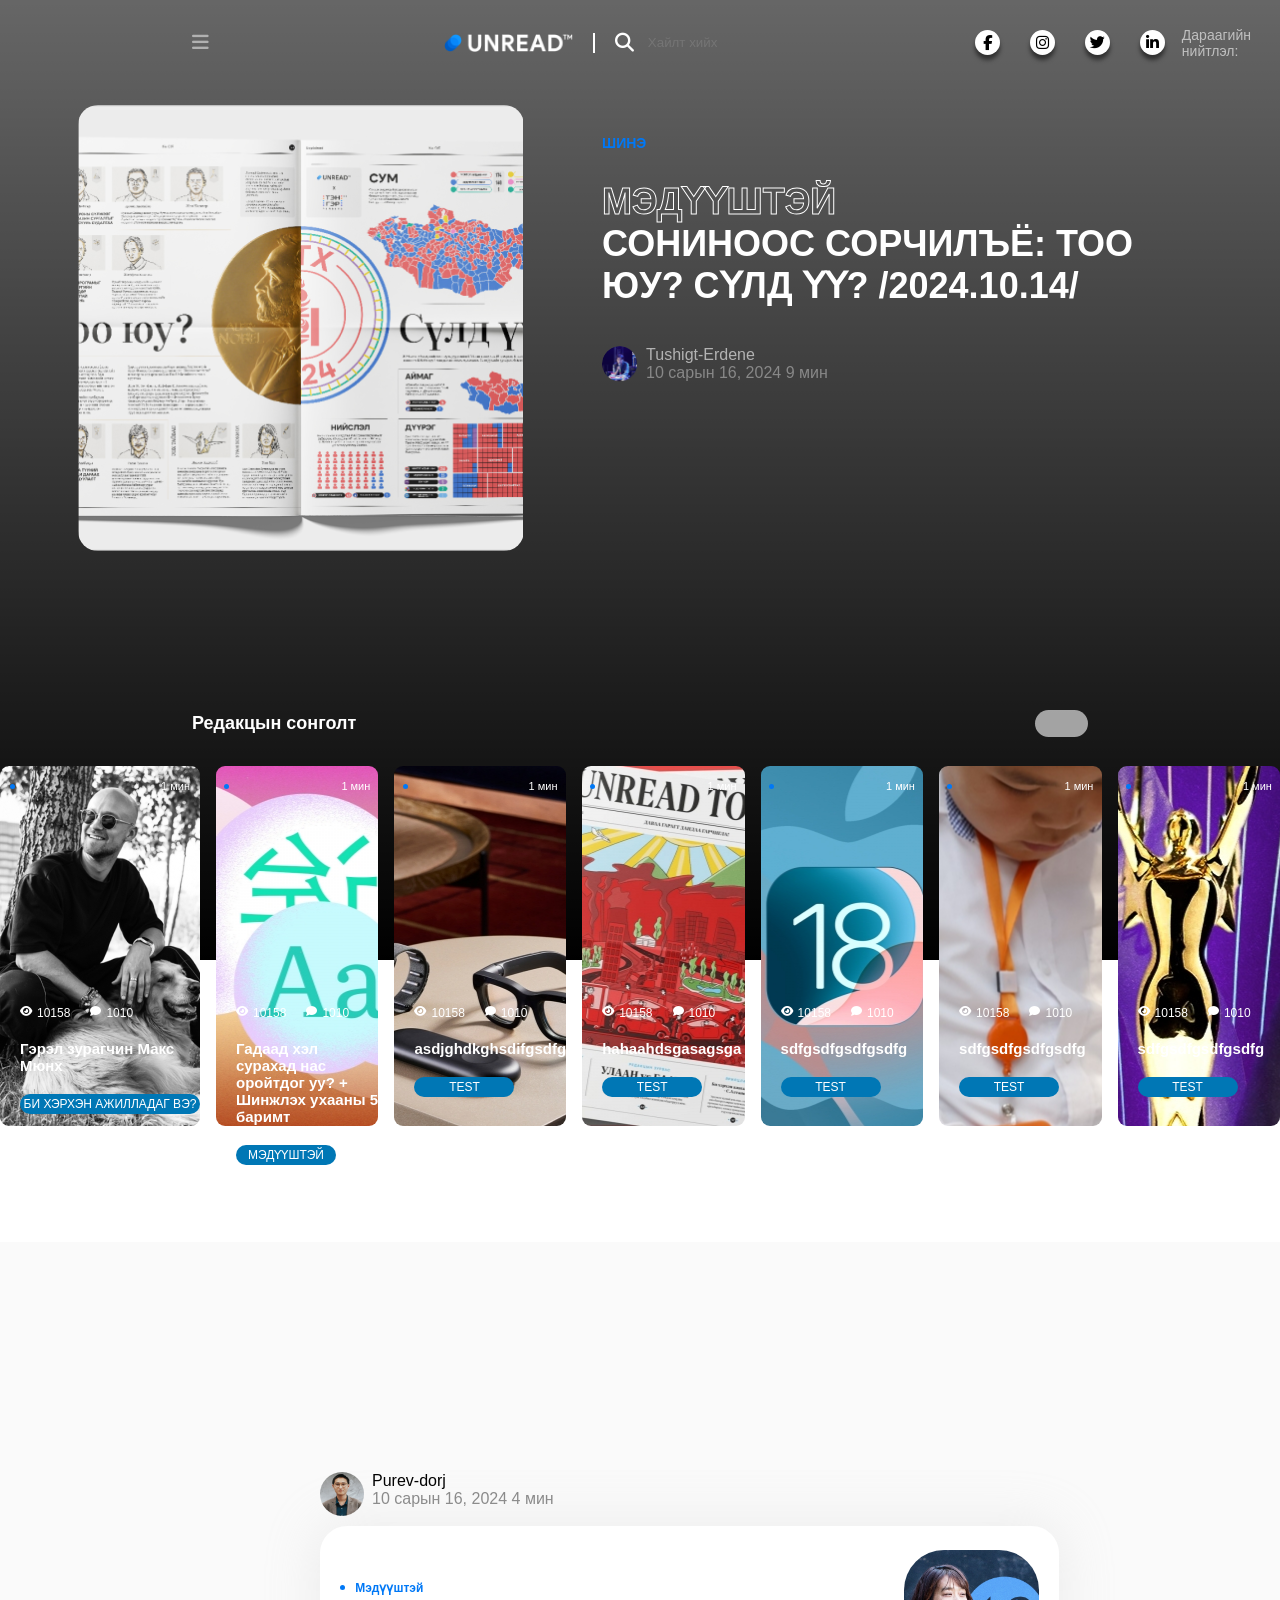
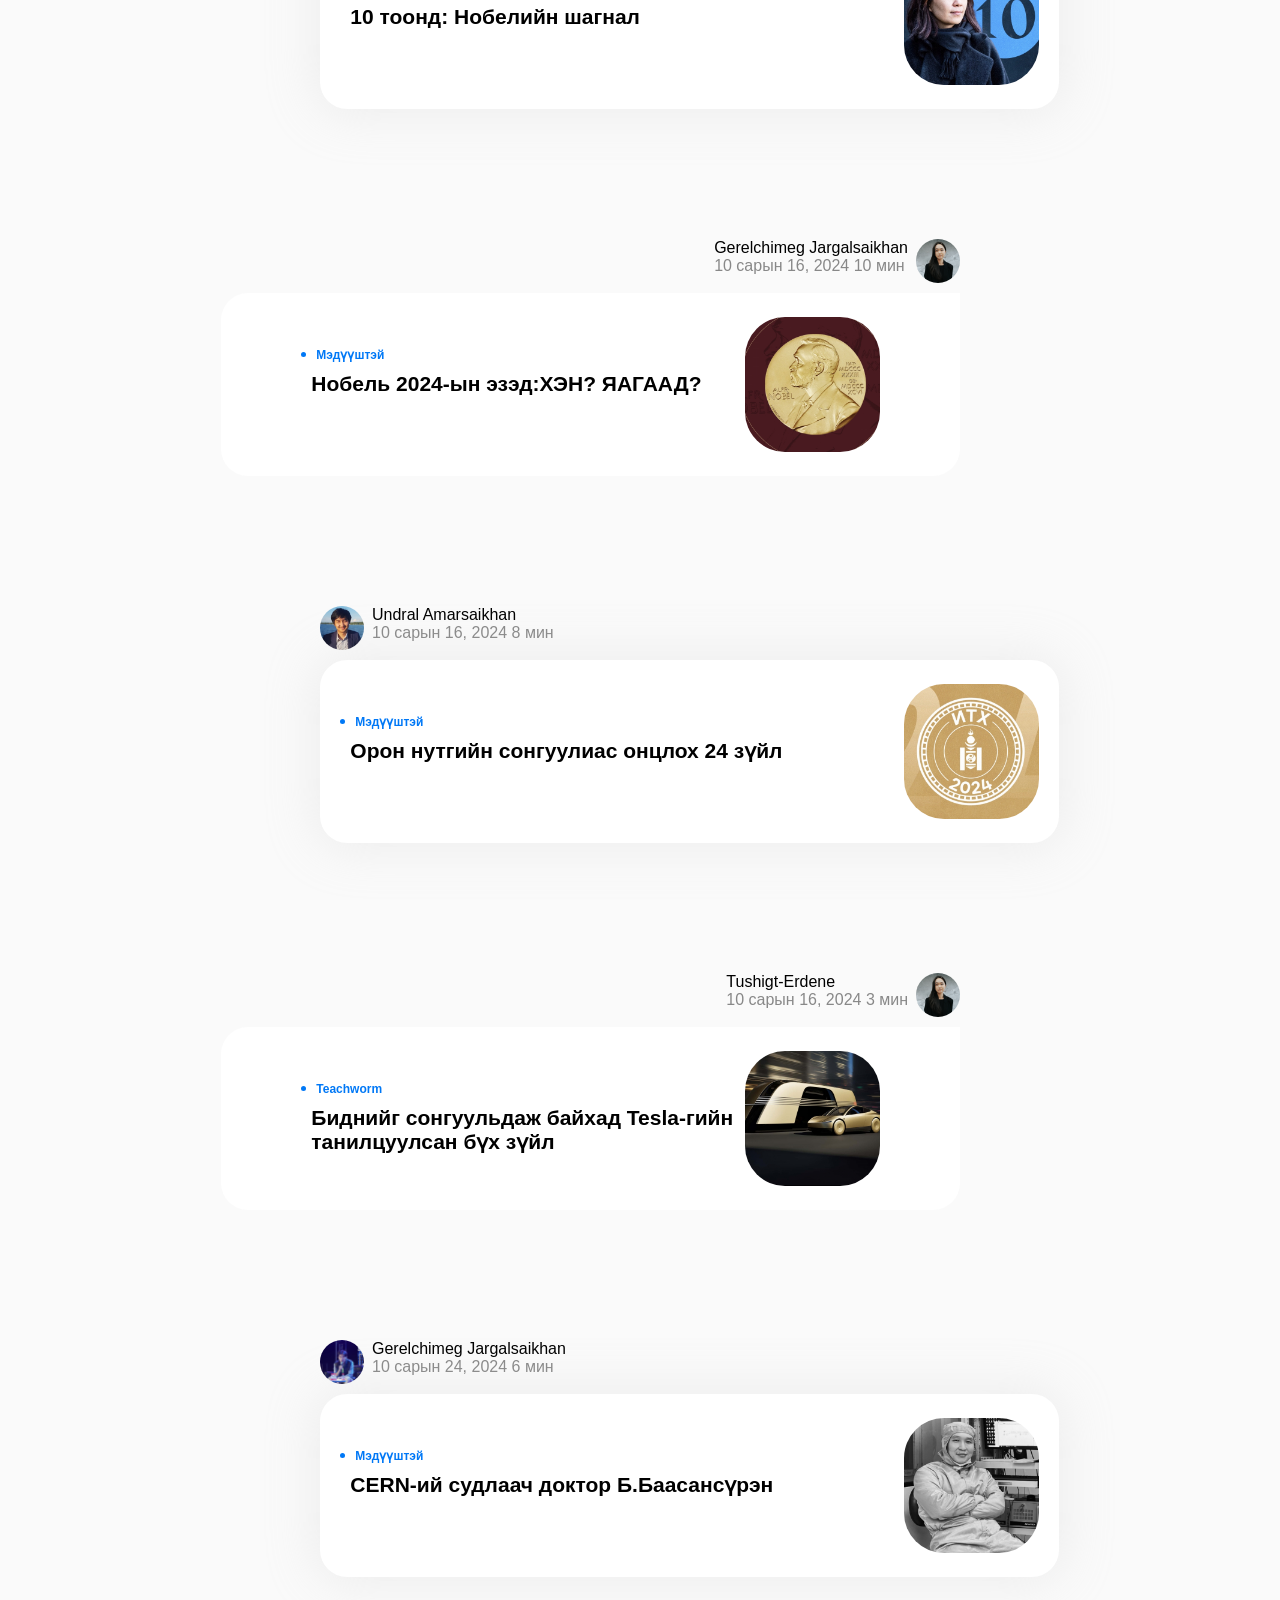
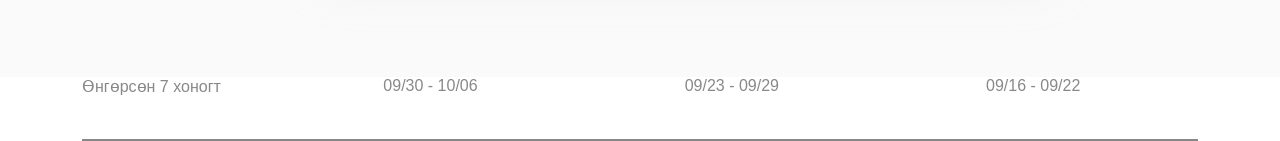
==== commit bede8a48: "hhe" ====
--- a/index.html
+++ b/index.html
@@ -275,7 +275,9 @@
                     <div class="dotm"></div>
                     <p>Teachworm</p>
                   </div>
-                  <h5>Биднийг сонгуульдаж байхад Tesla-гийн танилцуулсан бүх зүйл</h5>
+                  <h5>
+                    Биднийг сонгуульдаж байхад Tesla-гийн танилцуулсан бүх зүйл
+                  </h5>
                 </div>
               </div>
 
@@ -303,7 +305,39 @@
               <div class="ri4"></div>
             </div>
           </div>
-          
+        </div>
+      </section>
+      <section>
+        <div>
+          <div style="margin-left: auto; margin-right: auto">
+            <div class="new-weeks">
+              <div class="new-week">
+                <div class="new-week inside">Өнгөрсөн 7 хоногт</div>
+              </div>
+              <div class="new-week">
+                <div class="new-week inside">09/30 - 10/06</div>
+              </div>
+              <div class="new-week">
+                <div class="new-week inside">09/23 - 09/29</div>
+              </div>
+              <div class="new-week">
+                <div class="new-week inside">09/16 - 09/22</div>
+              </div>
+            </div>
+            <div class="line"></div>
+          </div>
+        </div>
+
+        <div>
+          <div class="grid-container">
+            <div class="item1"></div>
+            <div class="item2"></div>
+            <div class="item3"></div>
+            <div class="item4"></div>
+            <div class="item5"></div>
+            <div class="item6"></div>
+            <div class="item7"></div>
+          </div>
         </div>
       </section>
     </main>
--- a/style.css
+++ b/style.css
@@ -380,7 +380,6 @@
   margin-left: auto;
   margin-right: auto;
   gap: 16px;
-  overflow-x: scroll;
 }
 .part3 {
   width: 100vw;
@@ -395,12 +394,14 @@
   margin-left: auto;
 }
 .bigcard {
-  width: 100%;
+  width: 739px;
   height: 183px;
-  font-size: 18px;
-  border-radius: 0 27px 27px 27px;
-  padding: 50px 50px 50px 50px;
-  background-color: white;
+  margin-top: 10px;
+  background-color: #ffffff;
+  border-radius: 27px 0 27px 27px;
+  display: flex;
+  justify-content: center;
+  align-items: center;
 }
 
 .pro1 {
@@ -451,26 +452,26 @@
   margin-top: 30px;
   margin-bottom: 100px;
 }
-.pros1{
+.pros1 {
   display: flex;
   min-width: 500px;
   gap: 8px;
   transition: all 0.5s ease;
 }
-.pros2{
+.pros2 {
   display: flex;
   min-width: 500px;
   gap: 8px;
   flex-direction: row-reverse;
   transition: all 0.5s ease;
 }
-.ners .ner1 p{
-color: #000000;
-}
-.ners .onsar{
+.ners .ner1 p {
+  color: #000000;
+}
+.ners .onsar {
   color: #888888;
 }
-.bigcard{
+.bigcard {
   width: 739px;
   height: 183px;
   margin-top: 10px;
@@ -485,7 +486,7 @@
   transition: all 0.5s ease;
   box-shadow: 0px 0px 50px 4px rgba(209, 209, 209, 0.3);
 }
-.bigcard-right{
+.bigcard-right {
   border-top-right-radius: 27px;
   border-bottom-left-radius: 27px;
   border-bottom-right-radius: 27px;
@@ -498,21 +499,135 @@
   margin-top: 30px;
   margin-bottom: 100px;
 }
-.article-right{
+.article-right {
   align-self: flex-end;
   align-items: flex-end;
   margin-bottom: 100px;
 }
-.article:hover .bigcard{
-  box-shadow: 0 4px 8px 0 rgba(0,0,0,0.2), 0 6px 20px 0 rgba(red, green, blue, alpha);
+.article:hover .bigcard {
+  box-shadow: 0 4px 8px 0 rgba(0, 0, 0, 0.2), 0 6px 20px 0 rgba(0, 0, 0, 0.19);
   transform: translate(0, -10px);
-  cursor: pointer;
-}
-.article-right:hover .pros2{
+}
+.article-right:hover .bigcard2 {
+  box-shadow: 0 4px 8px 0 rgba(0, 0, 0, 0.2), 0 6px 20px 0 rgba(0, 0, 0, 0.19);
   transform: translate(0, -10px);
-  cursor: pointer;
-}
-.article:hover .pros1{
+}
+.article:hover .pros1 {
   transform: translate(0, -10px);
-  cursor: pointer;
-}+}
+.article-right:hover .pros2 {
+  transform: translate(0, -10px);
+}
+.article-right {
+  align-self: flex-end;
+  align-items: flex-end;
+}
+.bigcard2 {
+  width: 739px;
+  height: 183px;
+  margin-top: 10px;
+  background-color: #ffffff;
+  border-radius: 27px 0 27px 27px;
+  display: flex;
+  justify-content: center;
+  align-items: center;
+}
+.wholebody {
+  width: 50vw;
+  margin-left: auto;
+  margin-right: auto;
+  margin-top: 200px;
+  display: flex;
+  flex-direction: column;
+  align-items: flex-start;
+}
+.le {
+  display: flex;
+  width: 60%;
+  height: 40%;
+  flex-direction: column;
+}
+.etseg {
+  display: flex;
+  flex-direction: column;
+  gap: 10px;
+}
+.tusdaa {
+  display: flex;
+  gap: 10px;
+  align-items: center;
+}
+.etseg p {
+  color: #0078f6;
+  font-size: 12px;
+  font-weight: 700;
+}
+.etseg h5 {
+  font-size: 21px;
+  color: #000000;
+  margin-left: 10px;
+}
+.ri {
+  background-image: url(huhen.jpeg);
+  width: 135px;
+  height: 135px;
+  background-size: 100%;
+  border-radius: 40px;
+}
+.ri1 {
+  background-image: url(nobil.jpeg);
+  width: 135px;
+  height: 135px;
+  background-size: 100%;
+  border-radius: 40px;
+}
+.ri2 {
+  background-image: url(nth.jpeg);
+  width: 135px;
+  height: 135px;
+  background-size: 100%;
+  border-radius: 40px;
+}
+.ri3 {
+  background-image: url(mashin.jpeg);
+  width: 135px;
+  height: 135px;
+  background-size: 100%;
+  border-radius: 40px;
+}
+.ri4 {
+  background-image: url(hun.png);
+  width: 135px;
+  height: 135px;
+  background-size: 100%;
+  border-radius: 40px;
+}
+.new-weeks {
+  display: flex;
+  justify-content: space-between;
+  max-width: 1116px;
+  margin-left: auto;
+  margin-right: auto;
+}
+.new-week {
+  color: rgba(136, 136, 136, 1);
+  display: flex;
+  height: 62px;
+  width: 212px;
+}
+.new-week-inside {
+  margin-left: auto;
+  margin-right: auto;
+  background-color: rgba(136, 136, 136, 1);
+  background-size: 14px;
+}
+.new-week-inside:hover {
+  color: blue;
+}
+.line {
+  width: 1116px;
+  height: 2px;
+  margin-left: auto;
+  margin-right: auto;
+  background-color: rgba(136, 136, 136, 1);
+}
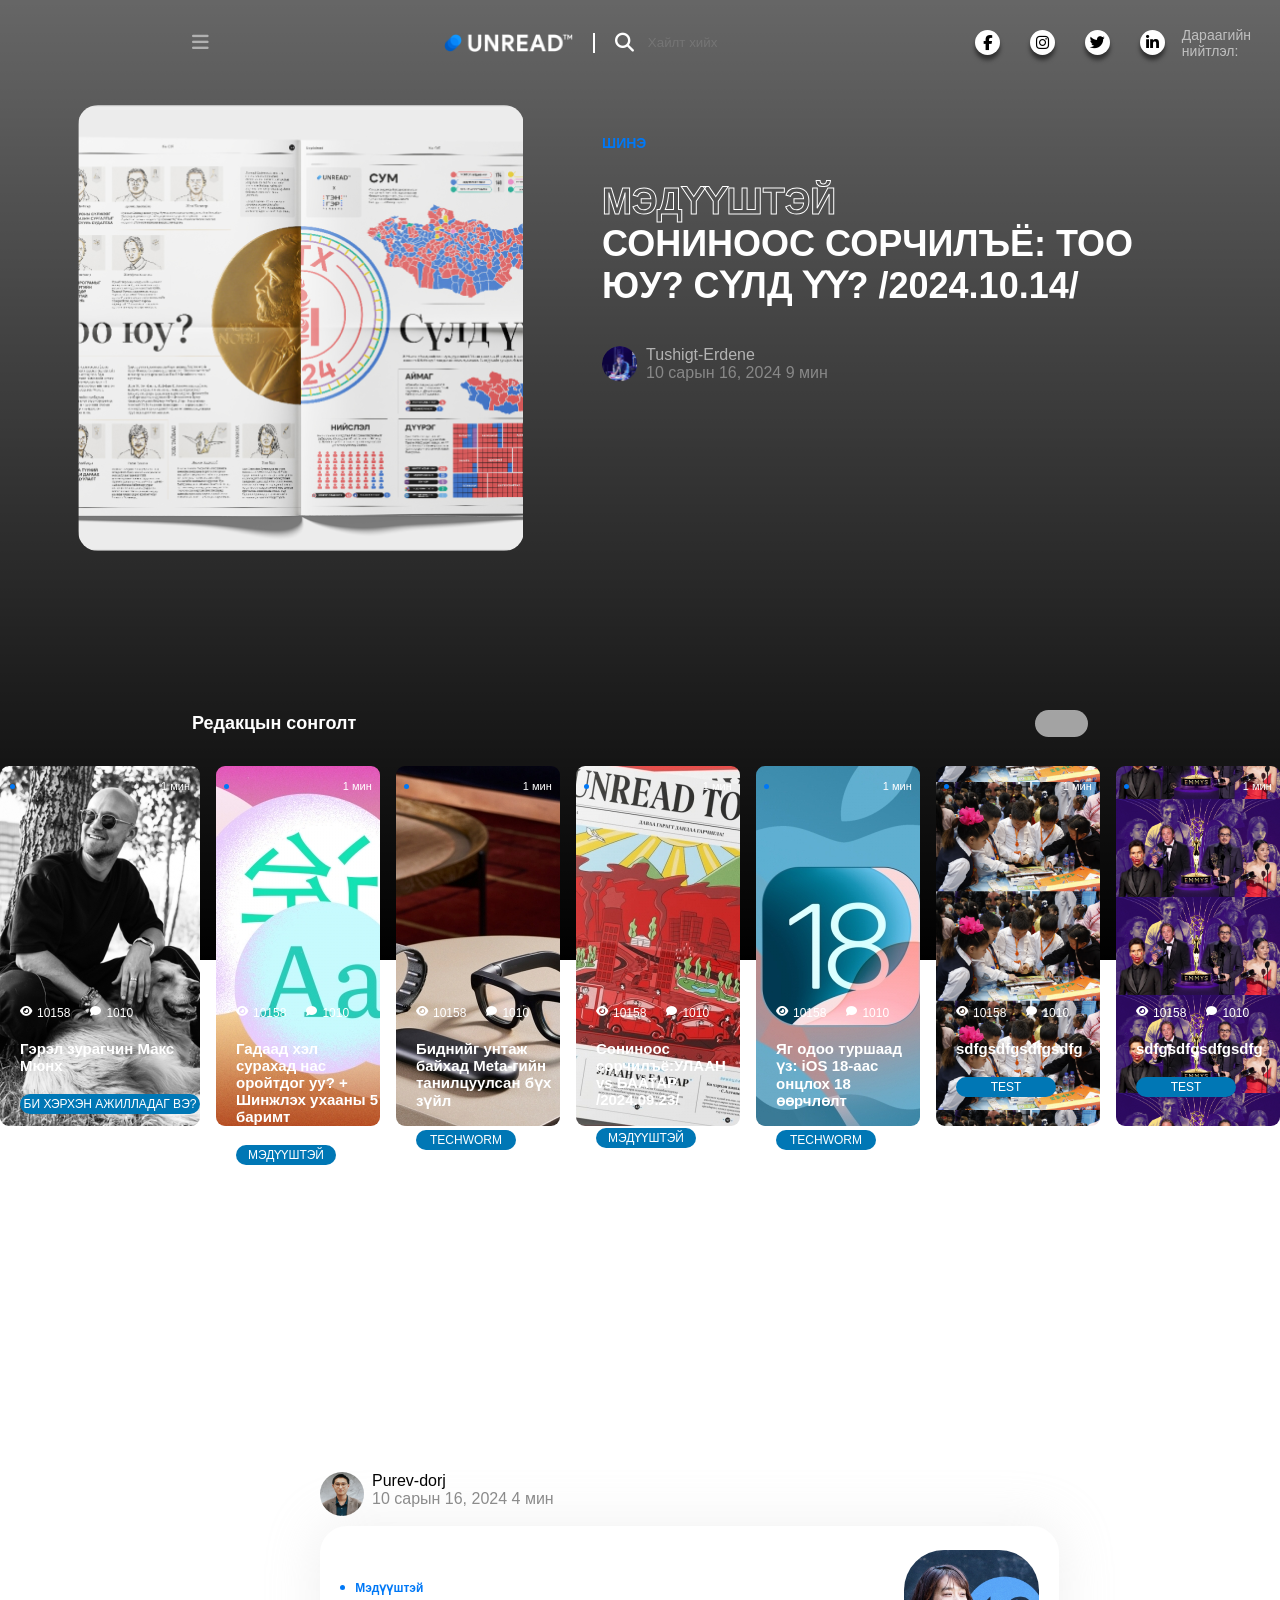
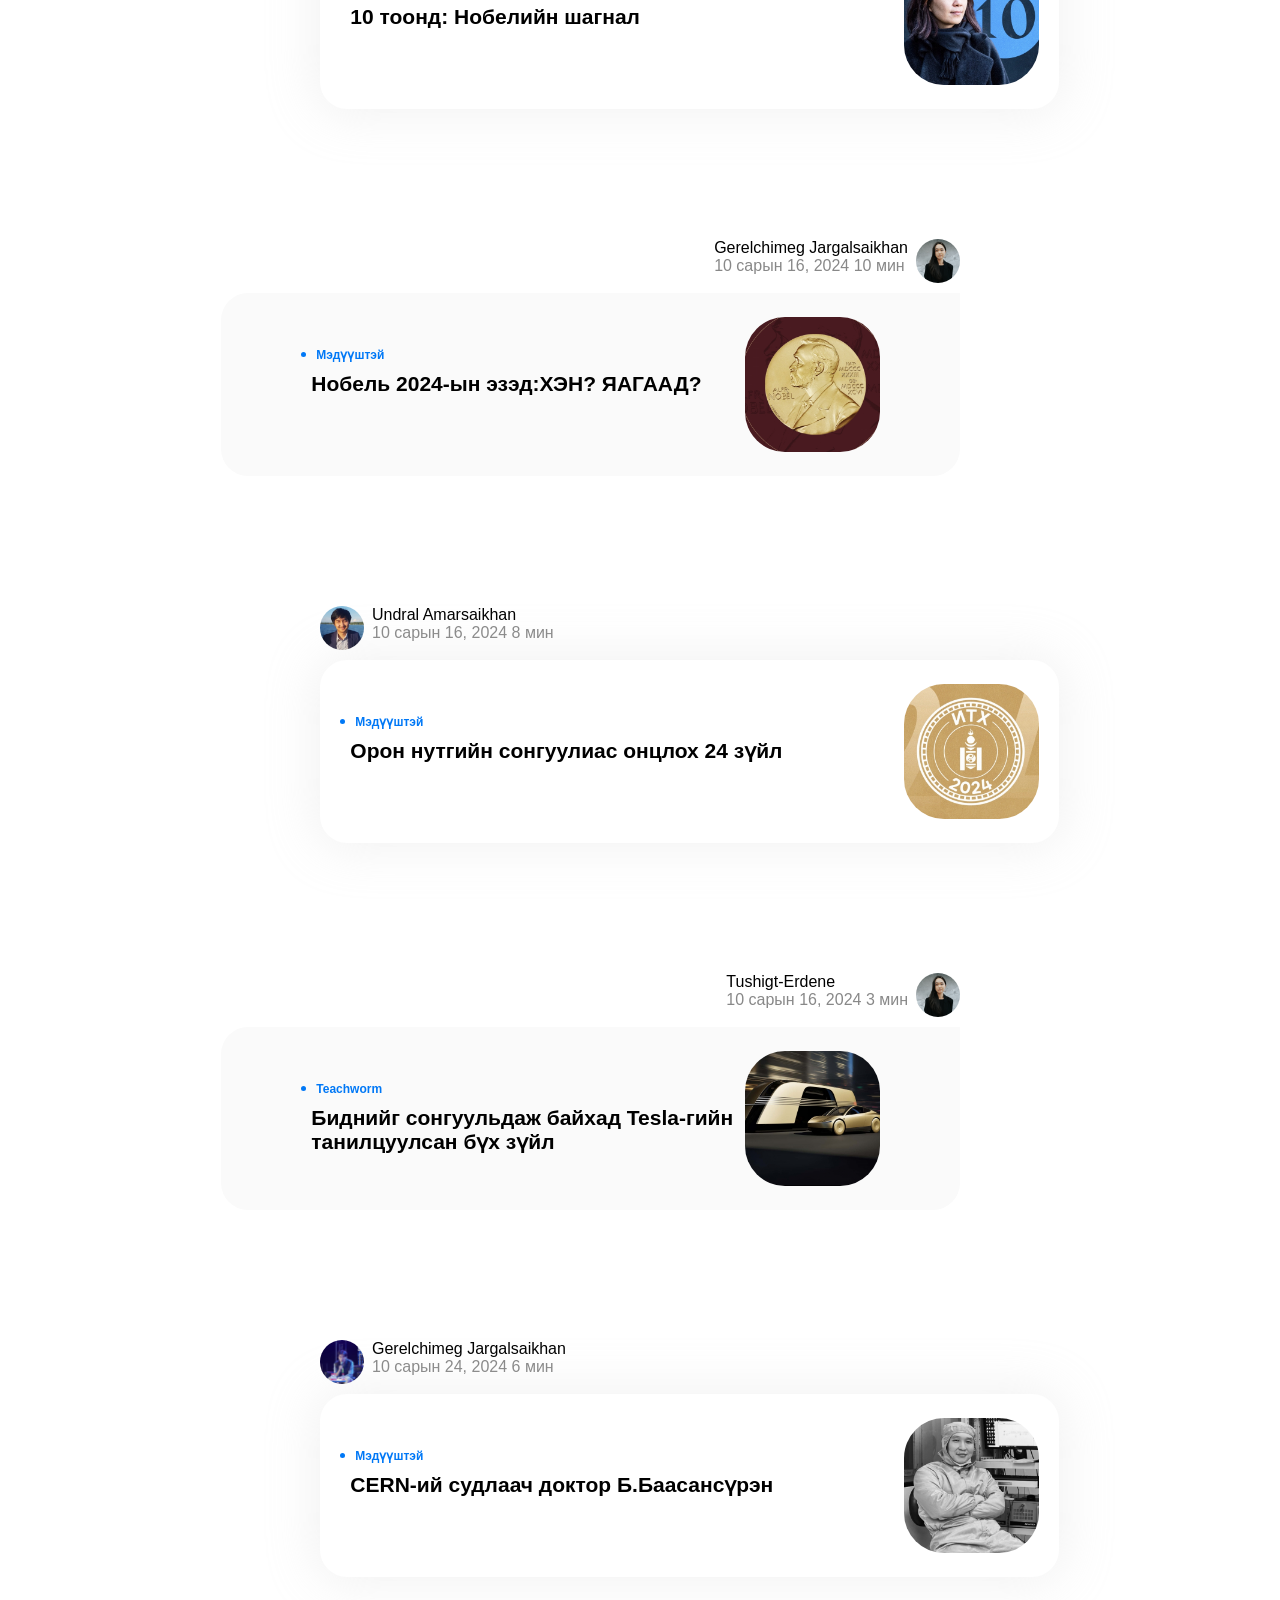
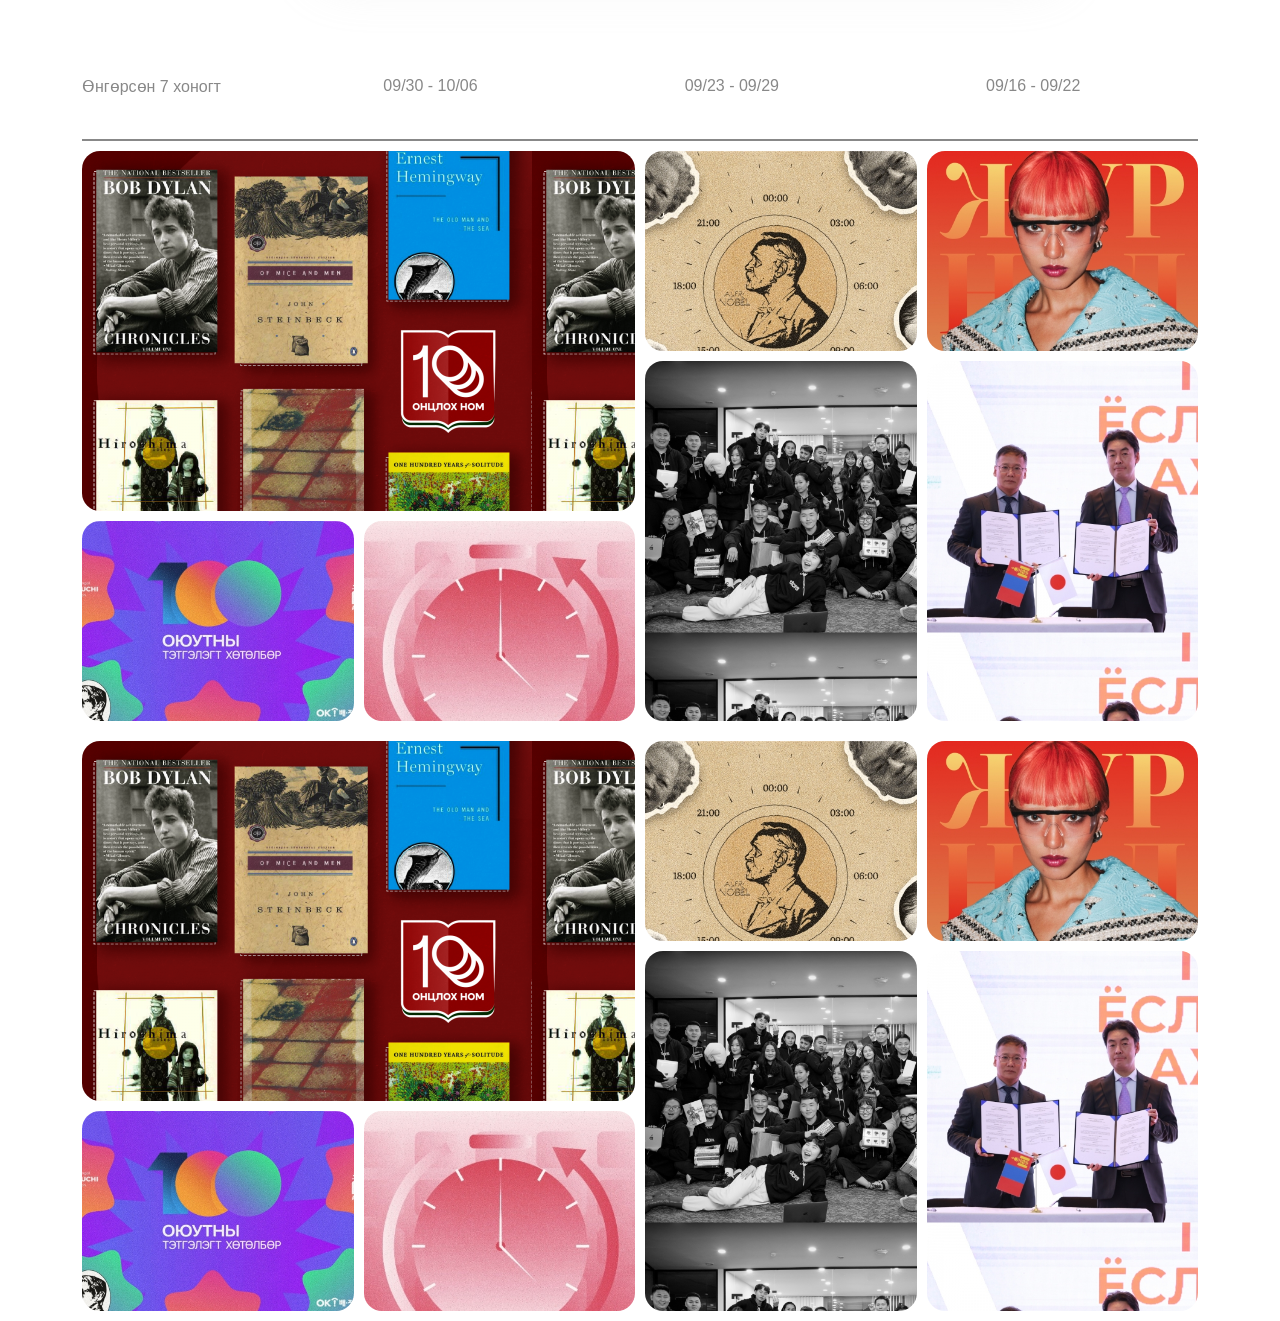
==== commit f66ed871: "zasvar10" ====
--- a/index.html
+++ b/index.html
@@ -125,8 +125,10 @@
                 <i class="fa-solid fa-comment"></i>
                 <p>1010</p>
               </div>
-              <div><h5>asdjghdkghsdifgsdfg</h5></div>
-              <div class="blue">test</div>
+              <div>
+                <h5>Биднийг унтаж байхад Meta-гийн танилцуулсан бүх зүйл</h5>
+              </div>
+              <div class="blue">TECHWORM</div>
             </div>
           </div>
           <div class="fourth">
@@ -141,8 +143,8 @@
                 <i class="fa-solid fa-comment"></i>
                 <p>1010</p>
               </div>
-              <div><h5>hahaahdsgasagsga</h5></div>
-              <div class="blue">test</div>
+              <div><h5>Сониноос сорчилъё:УЛААН vs БААТАР /2024.09.23/</h5></div>
+              <div class="blue">Мэдүүштэй</div>
             </div>
           </div>
           <div class="fifth">
@@ -157,8 +159,10 @@
                 <i class="fa-solid fa-comment"></i>
                 <p>1010</p>
               </div>
-              <div><h5>sdfgsdfgsdfgsdfg</h5></div>
-              <div class="blue">test</div>
+              <div>
+                <h5>Яг одоо туршаад үз: iOS 18-аас онцлох 18 өөрчлөлт</h5>
+              </div>
+              <div class="blue">TECHWORM</div>
             </div>
           </div>
           <div class="sixth">
@@ -338,7 +342,19 @@
             <div class="item6"></div>
             <div class="item7"></div>
           </div>
-        </div>
+          <div class="grid-container">
+            <div class="item1"></div>
+            <div class="item2"></div>
+            <div class="item3"></div>
+            <div class="item4"></div>
+            <div class="item5"></div>
+            <div class="item6"></div>
+            <div class="item7"></div>
+          </div>
+        </div>
+      </section>
+      <section>
+        <div class=""></div>
       </section>
     </main>
   </body>
--- a/style.css
+++ b/style.css
@@ -291,6 +291,7 @@
   background-image: url(huuhed.jpg);
   background-position: center;
   border-radius: 9px;
+  background-size: 100%;
 }
 
 .seventh {
@@ -299,6 +300,7 @@
   background-image: url(humuuus.jpg);
   background-position: center;
   border-radius: 9px;
+  background-size: 100%;
 }
 
 .dots {
@@ -383,7 +385,7 @@
 }
 .part3 {
   width: 100vw;
-  background-color: #fafafa;
+  background-color: #ffffff;
   display: flex;
   margin-top: 116px;
   flex-direction: column;
@@ -526,7 +528,7 @@
   width: 739px;
   height: 183px;
   margin-top: 10px;
-  background-color: #ffffff;
+  background-color: #fafafa;
   border-radius: 27px 0 27px 27px;
   display: flex;
   justify-content: center;
@@ -631,3 +633,138 @@
   margin-right: auto;
   background-color: rgba(136, 136, 136, 1);
 }
+.grid-container {
+  display: grid;
+  grid-template-columns: auto auto auto auto;
+  grid-template-rows: 200px 150px 200px;
+  gap: 10px;
+  padding: 10px;
+  max-width: 1116px;
+  margin-right: auto;
+  margin-left: auto;
+}
+.grid-container > div {
+  background-color: rgba(255, 255, 255, 0.8);
+  padding: 20px 0;
+  font-size: 30px;
+}
+.item1 {
+  grid-column-start: 1;
+  grid-column-end: 3;
+  grid-row-start: 1;
+  grid-row-end: 3;
+  background-image: url(olonzurag.png);
+  border-radius: 18px;
+}
+.item2 {
+  background-image: url(nobel.jpeg);
+  border-radius: 18px;
+  background-size: 100%;
+}
+.item3 {
+  background-image: url(zagvarzohiogch.jpeg);
+  border-radius: 18px;
+  background-size: 100%;
+}
+.item4 {
+  background-image: url(100oyutan.jpeg);
+  border-radius: 18px;
+  background-size: 100%;
+}
+.item5 {
+  grid-column-start: 3;
+  grid-column-end: 4;
+  grid-row-start: 2;
+  grid-row-end: 4;
+  background-image: url(zaluus.jpeg);
+  border-radius: 18px;
+  background-size: 100%;
+}
+.item6 {
+  grid-column-start: 4;
+  grid-column-end: 5;
+  grid-row-start: 2;
+  grid-row-end: 4;
+  background-image: url(yponmongol.jpeg);
+  border-radius: 18px;
+  background-size: 100%;
+}
+.item7 {
+  background-image: url(tsag.jpeg);
+  border-radius: 18px;
+  background-size: 100%;
+}
+.item8 {
+  grid-column-start: 1;
+  grid-column-end: 3;
+  grid-row-start: 1;
+  grid-row-end: 3;
+  background-image: url(olonzurag.png);
+  border-radius: 18px;
+}
+.item9 {
+  background-image: url(nobel.jpeg);
+  border-radius: 18px;
+  background-size: 100%;
+}
+.item10 {
+  background-image: url(zagvarzohiogch.jpeg);
+  border-radius: 18px;
+  background-size: 100%;
+}
+.item11 {
+  background-image: url(100oyutan.jpeg);
+  border-radius: 18px;
+  background-size: 100%;
+}
+.item12 {
+  grid-column-start: 3;
+  grid-column-end: 4;
+  grid-row-start: 2;
+  grid-row-end: 4;
+  background-image: url(zaluus.jpeg);
+  border-radius: 18px;
+  background-size: 100%;
+}
+.item13 {
+  grid-column-start: 4;
+  grid-column-end: 5;
+  grid-row-start: 2;
+  grid-row-end: 4;
+  background-image: url(yponmongol.jpeg);
+  border-radius: 18px;
+  background-size: 100%;
+}
+.item14 {
+  background-image: url(tsag.jpeg);
+  border-radius: 18px;
+  background-size: 100%;
+}
+.item1:hover {
+  box-shadow: 0 4px 8px 0 rgba(0, 0, 0, 0.2), 0 6px 20px 0 rgba(0, 0, 0, 0.19);
+  transform: translate(0, -10px);
+}
+.item2:hover {
+  box-shadow: 0 4px 8px 0 rgba(0, 0, 0, 0.2), 0 6px 20px 0 rgba(0, 0, 0, 0.19);
+  transform: translate(0, -10px);
+}
+.item3:hover {
+  box-shadow: 0 4px 8px 0 rgba(0, 0, 0, 0.2), 0 6px 20px 0 rgba(0, 0, 0, 0.19);
+  transform: translate(0, -10px);
+}
+.item4:hover {
+  box-shadow: 0 4px 8px 0 rgba(0, 0, 0, 0.2), 0 6px 20px 0 rgba(0, 0, 0, 0.19);
+  transform: translate(0, -10px);
+}
+.item5:hover {
+  box-shadow: 0 4px 8px 0 rgba(0, 0, 0, 0.2), 0 6px 20px 0 rgba(0, 0, 0, 0.19);
+  transform: translate(0, -10px);
+}
+.item6:hover {
+  box-shadow: 0 4px 8px 0 rgba(0, 0, 0, 0.2), 0 6px 20px 0 rgba(0, 0, 0, 0.19);
+  transform: translate(0, -10px);
+}
+.item7:hover {
+  box-shadow: 0 4px 8px 0 rgba(0, 0, 0, 0.2), 0 6px 20px 0 rgba(0, 0, 0, 0.19);
+  transform: translate(0, -10px);
+}
